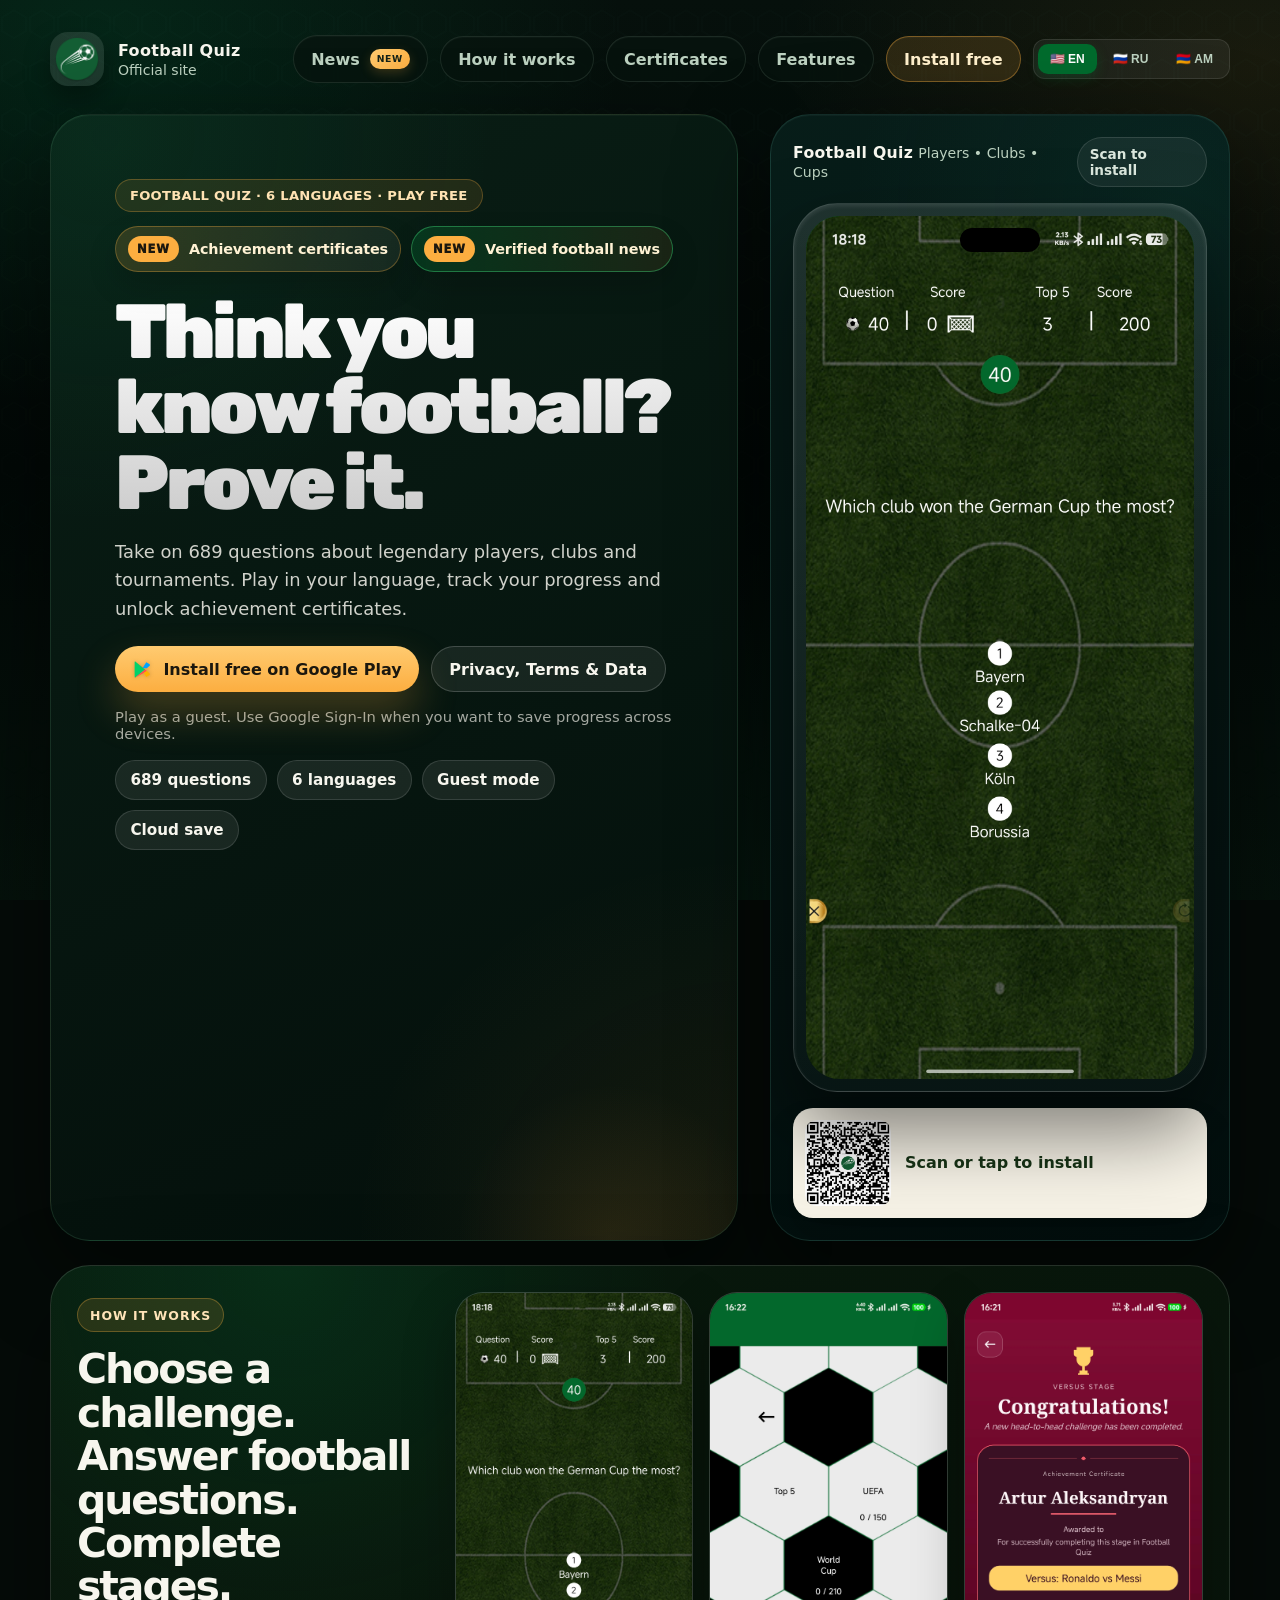
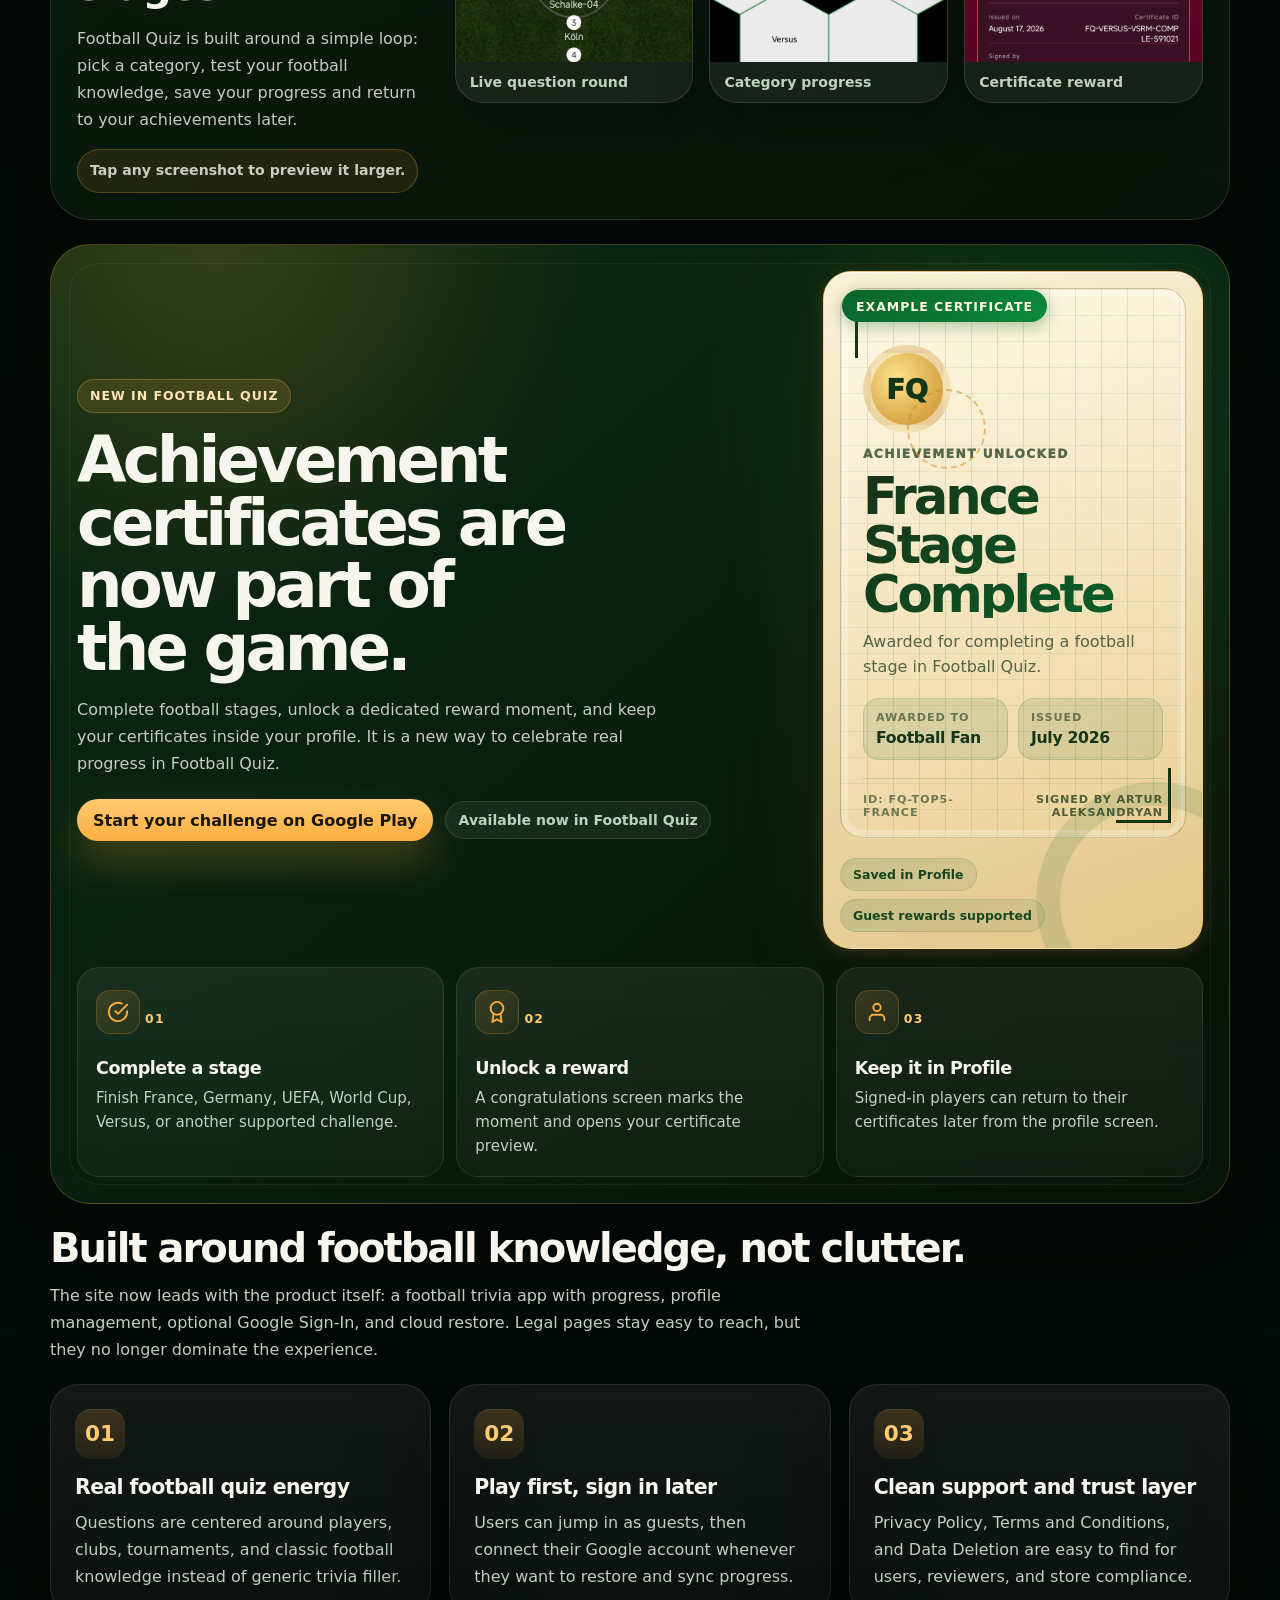
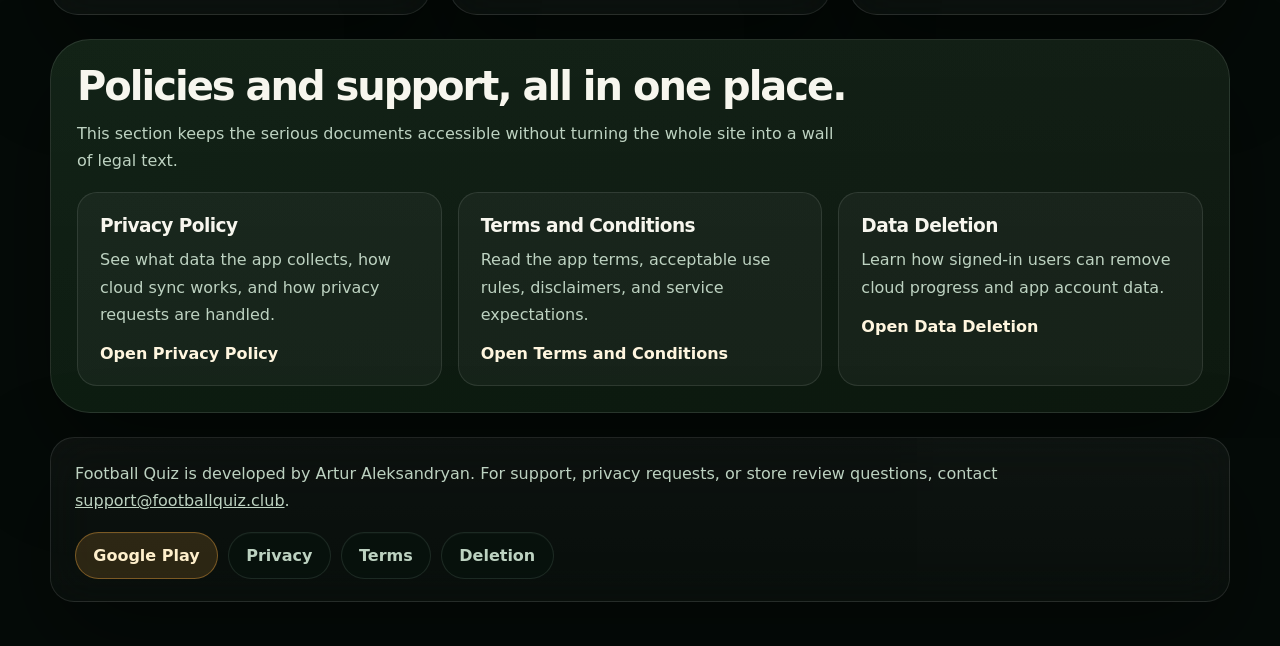
==== index.html @ 5a3b817d "Highlight homepage News link with badge" ====
<!doctype html>
<html lang="en">
<head>
  <meta charset="utf-8">
  <meta name="viewport" content="width=device-width, initial-scale=1">
  <title>Football Quiz — 689 Football Questions in 6 Languages</title>
  <meta name="description" content="Test your football knowledge with 689 questions about players, clubs and tournaments. Play free, save progress and unlock achievement certificates.">
  <link rel="canonical" href="https://footballquiz.club/">
  <meta property="og:type" content="website">
  <meta property="og:title" content="Football Quiz — Prove Your Football Knowledge">
  <meta property="og:description" content="689 football questions, 6 languages, progress and achievement certificates.">
  <meta property="og:url" content="https://footballquiz.club/">
  <meta property="og:image" content="https://footballquiz.club/assets/og/football-quiz-1200x630.png">
  <meta property="og:image:width" content="1200">
  <meta property="og:image:height" content="630">
  <meta name="twitter:card" content="summary_large_image">
  <meta name="twitter:title" content="Football Quiz — Prove Your Football Knowledge">
  <meta name="twitter:description" content="689 football questions, 6 languages, progress and achievement certificates.">
  <meta name="twitter:image" content="https://footballquiz.club/assets/og/football-quiz-1200x630.png">
  <link rel="icon" type="image/png" sizes="192x192" href="football_quiz_icon.png">
  <link rel="shortcut icon" type="image/png" href="football_quiz_icon.png">
  <link rel="apple-touch-icon" href="football_quiz_icon.png">
  <link rel="stylesheet" href="style.css?v=20261104-news-badge">
  <!-- Firebase SDK -->
  <script type="module">
    import { initializeApp } from "https://www.gstatic.com/firebasejs/10.7.1/firebase-app.js";
    import { getAnalytics, logEvent } from "https://www.gstatic.com/firebasejs/10.7.1/firebase-analytics.js";

    // Your web app's Firebase configuration - REPLACE WITH YOUR DATA
    const firebaseConfig = {
      apiKey: "AIzaSyBEuNcamsoPF_4BeBauZOu78c81GXUjhYc",
      authDomain: "footbal-quiz-1f62a.firebaseapp.com",
      databaseURL: "https://footbal-quiz-1f62a.firebaseio.com",
      projectId: "footbal-quiz-1f62a",
      storageBucket: "footbal-quiz-1f62a.appspot.com",
      messagingSenderId: "978888880015",
      appId: "1:978888880015:web:e9fb07051b48591e0ce5fa",
      measurementId: "G-VNVLCBGFE6"
    };

    const app = initializeApp(firebaseConfig);
    const analytics = getAnalytics(app);

    // Expose logEvent to main.js
    window.logFirebaseEvent = (name, params) => logEvent(analytics, name, params);
  </script>
</head>
<body>
  <div class="page">
    <header class="topbar">
      <a class="brand" href="/">
        <img src="football_quiz_icon.png" alt="Football Quiz app icon">
        <div class="brand-title">
          <strong data-i18n="brand_name">Football Quiz</strong>
          <span data-i18n="brand_sub">Official site</span>
        </div>
      </a>
      <nav class="top-actions" aria-label="Quick links">
        <a class="pill-link news-nav-link" href="/news/index.php?locale=en">
          <span data-i18n="nav_news">News</span>
          <span class="news-nav-badge" data-i18n="nav_news_badge">New</span>
        </a>
        <a class="pill-link" href="#how-it-works" data-i18n="nav_how">How it works</a>
        <a class="pill-link" href="#certificates" data-i18n="nav_certificates">Certificates</a>
        <a class="pill-link" href="#features" data-i18n="nav_features">Features</a>
        <a class="pill-link install-link" href="https://play.google.com/store/apps/details?id=com.arthuralexandryan.footballquiz" data-cta-placement="header" data-i18n="nav_install">Install free</a>
        <div class="lang-switcher">
          <button class="lang-btn active" data-lang="en">🇺🇸 EN</button>
          <button class="lang-btn" data-lang="ru">🇷🇺 RU</button>
          <button class="lang-btn" data-lang="am">🇦🇲 AM</button>
        </div>
      </nav>
    </header>

    <section class="hero reveal">
      <div class="hero-copy">
        <div class="eyebrow" data-i18n="hero_eyebrow">FOOTBALL QUIZ · 6 LANGUAGES · PLAY FREE</div>
        <div class="hero-update-list" aria-label="What is new in Football Quiz">
          <a class="hero-update-badge" href="#certificates" aria-label="See achievement certificates">
            <span data-i18n="hero_update_label">New</span>
            <strong data-i18n="hero_update_text">Achievement certificates</strong>
          </a>
          <a class="hero-update-badge hero-news-badge" href="/news/index.php?locale=en">
            <span data-i18n="hero_news_label">New</span>
            <strong data-i18n="hero_news_text">Verified football news</strong>
          </a>
        </div>
        <h1 data-i18n="hero_h1">Think you know football? Prove it.</h1>
        <p class="lead" data-i18n="hero_lead">Take on 689 questions about legendary players, clubs and tournaments. Play in your language, track your progress and unlock achievement certificates.</p>

        <div class="cta-row">
          <a class="button primary" href="https://play.google.com/store/apps/details?id=com.arthuralexandryan.footballquiz" data-cta-placement="hero">
            <svg viewBox="0 0 24 24" aria-hidden="true" fill="none">
              <path d="M3.4 2.7L14.9 12L3.4 21.3c-.2-.3-.4-.8-.4-1.4V4.1c0-.6.2-1.1.4-1.4Z" fill="#00D26A"/>
              <path d="M16.8 13.5L19.7 15.9c.9.7.9 1.9 0 2.5l-3.5 2-4.1-6.5 4.7-.4Z" fill="#FFB000"/>
              <path d="M16.2 3.6l3.5 2c.9.6.9 1.8 0 2.5l-2.9 2.4-4.7-.4 4.1-6.5Z" fill="#00A3FF"/>
              <path d="M12.1 10l4.7 3.5-4.7 3-8.7 4.8L14.9 12 3.4 2.7 12.1 10Z" fill="#FF4B55"/>
            </svg>
            <span data-i18n="btn_google_play">Install free on Google Play</span>
          </a>
          <a class="button secondary" href="#documents" data-i18n="btn_policies">Privacy, Terms & Data</a>
        </div>

        <p class="mini-note" data-i18n="hero_mini_note">Play as a guest. Use Google Sign-In when you want to save progress across devices.</p>

        <div class="highlights proof-strip" aria-label="Football Quiz proof points">
          <span data-i18n="highlight_players">689 questions</span>
          <span data-i18n="highlight_clubs">6 languages</span>
          <span data-i18n="highlight_tournaments">Guest mode</span>
          <span data-i18n="highlight_sync">Cloud save</span>
        </div>
      </div>

      <div class="hero-visual" aria-label="Football Quiz preview">
        <div class="visual-top">
          <div>
            <strong data-i18n="visual_brand">Football Quiz</strong>
            <span data-i18n="visual_sub">Players • Clubs • Cups</span>
          </div>
          <div class="qr-chip" data-i18n="visual_qr_chip">Scan to install</div>
        </div>

        <div class="phone-shell">
          <div class="phone-screen">
            <img class="app-screen main-screen" src="assets/screenshots/football-quiz-question-screen.jpg" alt="Football Quiz question screen with answer options">
          </div>
        </div>

        <a class="qr-card qr-install-card" href="https://play.google.com/store/apps/details?id=com.arthuralexandryan.footballquiz" data-qr-placement="hero" data-cta-placement="hero_qr" aria-label="Open Football Quiz on Google Play">
          <img src="football_quiz_play_qr.png" alt="QR code for Football Quiz on Google Play">
          <span data-i18n="qr_install_text">Scan or tap to install</span>
        </a>
      </div>
    </section>

    <section class="product-proof reveal" id="how-it-works" aria-labelledby="proof-title">
      <div class="proof-copy">
        <div class="news-kicker" data-i18n="proof_kicker">How it works</div>
        <h2 id="proof-title" data-i18n="proof_title">Choose a challenge. Answer football questions. Complete stages.</h2>
        <p data-i18n="proof_copy">Football Quiz is built around a simple loop: pick a category, test your football knowledge, save your progress and return to your achievements later.</p>
        <p class="preview-hint" data-i18n="proof_preview_hint">Tap any screenshot to preview it larger.</p>
      </div>

      <div class="proof-media">
        <figure class="proof-phone proof-phone-large">
          <button class="preview-trigger" type="button" data-preview-src="assets/screenshots/football-quiz-question-screen.jpg" data-preview-alt="Question round in Football Quiz">
            <img src="assets/screenshots/football-quiz-question-screen.jpg" alt="Question round in Football Quiz">
          </button>
          <figcaption data-i18n="proof_screen_question">Live question round</figcaption>
        </figure>
        <figure class="proof-phone">
          <button class="preview-trigger" type="button" data-preview-src="assets/screenshots/football-quiz-category-screen.jpg" data-preview-alt="Category selection screen in Football Quiz">
            <img src="assets/screenshots/football-quiz-category-screen.jpg" alt="Category selection screen in Football Quiz">
          </button>
          <figcaption data-i18n="proof_screen_category">Category progress</figcaption>
        </figure>
        <figure class="proof-phone">
          <button class="preview-trigger" type="button" data-preview-src="assets/screenshots/football-quiz-certificate-screen.jpg" data-preview-alt="Achievement certificate screen in Football Quiz">
            <img src="assets/screenshots/football-quiz-certificate-screen.jpg" alt="Achievement certificate screen in Football Quiz">
          </button>
          <figcaption data-i18n="proof_screen_certificate">Certificate reward</figcaption>
        </figure>
      </div>
    </section>

    <section class="latest-news reveal" id="latest-news" aria-labelledby="latest-news-title" hidden>
      <div class="latest-news-heading">
        <div>
          <div class="news-kicker" data-i18n="latest_news_kicker">From the football world</div>
          <h2 id="latest-news-title" data-i18n="latest_news_title">Latest football news</h2>
          <p data-i18n="latest_news_copy">Short, reviewed updates with visible sources.</p>
        </div>
        <a class="button secondary latest-news-all" href="/news/index.php?locale=en" data-i18n="latest_news_all">All news</a>
      </div>
      <div class="latest-news-grid" id="latest-news-grid" aria-live="polite"></div>
    </section>

    <section class="achievement-news reveal" id="certificates" aria-labelledby="certificates-title">
      <!-- Decorative floating particles -->
      <div class="cert-particles" aria-hidden="true">
        <span class="cert-particle"></span>
        <span class="cert-particle"></span>
        <span class="cert-particle"></span>
        <span class="cert-particle"></span>
        <span class="cert-particle"></span>
      </div>

      <div class="news-copy">
        <div class="news-kicker" data-i18n="cert_news_kicker">New in Football Quiz</div>
        <h2 id="certificates-title" data-i18n="cert_news_title">Achievement certificates are now part of the game.</h2>
        <p data-i18n="cert_news_copy">Complete football stages, unlock a dedicated reward moment, and keep your certificates inside your profile. It is a new way to celebrate real progress in Football Quiz.</p>
        <div class="news-actions">
          <a class="button primary compact" href="https://play.google.com/store/apps/details?id=com.arthuralexandryan.footballquiz" data-cta-placement="certificate" data-i18n="cert_news_cta">Start your challenge on Google Play</a>
          <span class="release-tag" data-i18n="cert_news_release">Available now in Football Quiz</span>
        </div>
      </div>

      <div class="certificate-preview-card" aria-label="Achievement certificate preview">
        <div class="cert-shimmer" aria-hidden="true"></div>
        <div class="certificate-ribbon" data-i18n="cert_preview_badge">Example certificate</div>
        <div class="certificate-border">
          <div class="certificate-seal">
            <span class="seal-text">FQ</span>
            <div class="seal-ring" aria-hidden="true"></div>
          </div>
          <p class="certificate-label" data-i18n="cert_preview_label">Achievement unlocked</p>
          <h3 data-i18n="cert_preview_title">France Stage Complete</h3>
          <p data-i18n="cert_preview_text">Awarded for completing a football stage in Football Quiz.</p>

          <div class="certificate-sample-details">
            <div>
              <span data-i18n="cert_sample_awarded_to">Awarded to</span>
              <strong data-i18n="cert_sample_player">Football Fan</strong>
            </div>
            <div>
              <span data-i18n="cert_sample_date_label">Issued</span>
              <strong data-i18n="cert_sample_date">July 2026</strong>
            </div>
          </div>

          <div class="certificate-sample-footer">
            <span data-i18n="cert_sample_id">ID: FQ-TOP5-FRANCE</span>
            <span data-i18n="cert_sample_signature">Signed by Artur Aleksandryan</span>
          </div>
        </div>
        <div class="certificate-meta">
          <span data-i18n="cert_preview_profile">
            <svg width="14" height="14" viewBox="0 0 24 24" fill="none" stroke="currentColor" stroke-width="2.5" stroke-linecap="round" stroke-linejoin="round"><path d="M19 21H5a2 2 0 0 1-2-2V5a2 2 0 0 1 2-2h11l5 5v11a2 2 0 0 1-2 2z"/><polyline points="17 21 17 13 7 13 7 21"/><polyline points="7 3 7 8 15 8"/></svg>
            Saved in Profile
          </span>
          <span data-i18n="cert_preview_guest">
            <svg width="14" height="14" viewBox="0 0 24 24" fill="none" stroke="currentColor" stroke-width="2.5" stroke-linecap="round" stroke-linejoin="round"><path d="M20 21v-2a4 4 0 0 0-4-4H8a4 4 0 0 0-4 4v2"/><circle cx="12" cy="7" r="4"/></svg>
            Guest rewards supported
          </span>
        </div>
      </div>

      <div class="certificate-steps" aria-label="Certificate flow">
        <article>
          <div class="step-icon" aria-hidden="true">
            <svg width="22" height="22" viewBox="0 0 24 24" fill="none" stroke="currentColor" stroke-width="2" stroke-linecap="round" stroke-linejoin="round"><path d="M22 11.08V12a10 10 0 1 1-5.93-9.14"/><polyline points="22 4 12 14.01 9 11.01"/></svg>
          </div>
          <strong>01</strong>
          <h3 data-i18n="cert_step_1_h">Complete a stage</h3>
          <p data-i18n="cert_step_1_p">Finish France, Germany, UEFA, World Cup, Versus, or another supported challenge.</p>
        </article>
        <article>
          <div class="step-icon" aria-hidden="true">
            <svg width="22" height="22" viewBox="0 0 24 24" fill="none" stroke="currentColor" stroke-width="2" stroke-linecap="round" stroke-linejoin="round"><circle cx="12" cy="8" r="7"/><polyline points="8.21 13.89 7 23 12 20 17 23 15.79 13.88"/></svg>
          </div>
          <strong>02</strong>
          <h3 data-i18n="cert_step_2_h">Unlock a reward</h3>
          <p data-i18n="cert_step_2_p">A congratulations screen marks the moment and opens your certificate preview.</p>
        </article>
        <article>
          <div class="step-icon" aria-hidden="true">
            <svg width="22" height="22" viewBox="0 0 24 24" fill="none" stroke="currentColor" stroke-width="2" stroke-linecap="round" stroke-linejoin="round"><path d="M20 21v-2a4 4 0 0 0-4-4H8a4 4 0 0 0-4 4v2"/><circle cx="12" cy="7" r="4"/></svg>
          </div>
          <strong>03</strong>
          <h3 data-i18n="cert_step_3_h">Keep it in Profile</h3>
          <p data-i18n="cert_step_3_p">Signed-in players can return to their certificates later from the profile screen.</p>
        </article>
      </div>
    </section>

    <section class="section reveal" id="features">
      <h2 class="section-title" data-i18n="features_title">Built around football knowledge, not clutter.</h2>
      <p class="section-copy" data-i18n="features_copy">The site now leads with the product itself: a football trivia app with progress, profile management, optional Google Sign-In, and cloud restore. Legal pages stay easy to reach, but they no longer dominate the experience.</p>

      <div class="features">
        <article class="feature-card">
          <div class="icon">01</div>
          <h3 data-i18n="feature_1_h">Real football quiz energy</h3>
          <p data-i18n="feature_1_p">Questions are centered around players, clubs, tournaments, and classic football knowledge instead of generic trivia filler.</p>
        </article>

        <article class="feature-card">
          <div class="icon">02</div>
          <h3 data-i18n="feature_2_h">Play first, sign in later</h3>
          <p data-i18n="feature_2_p">Users can jump in as guests, then connect their Google account whenever they want to restore and sync progress.</p>
        </article>

        <article class="feature-card">
          <div class="icon">03</div>
          <h3 data-i18n="feature_3_h">Clean support and trust layer</h3>
          <p data-i18n="feature_3_p">Privacy Policy, Terms and Conditions, and Data Deletion are easy to find for users, reviewers, and store compliance.</p>
        </article>
      </div>
    </section>

    <section class="docs reveal" id="documents">
      <h2 class="section-title" data-i18n="docs_title">Policies and support, all in one place.</h2>
      <p class="section-copy" data-i18n="docs_copy">This section keeps the serious documents accessible without turning the whole site into a wall of legal text.</p>

      <div class="docs-grid">
        <article class="doc-card">
          <h3 data-i18n="doc_1_h">Privacy Policy</h3>
          <p data-i18n="doc_1_p">See what data the app collects, how cloud sync works, and how privacy requests are handled.</p>
          <a href="privacy-policy.html" data-i18n="doc_1_link">Open Privacy Policy</a>
        </article>

        <article class="doc-card">
          <h3 data-i18n="doc_2_h">Terms and Conditions</h3>
          <p data-i18n="doc_2_p">Read the app terms, acceptable use rules, disclaimers, and service expectations.</p>
          <a href="terms-and-conditions.html" data-i18n="doc_2_link">Open Terms and Conditions</a>
        </article>

        <article class="doc-card">
          <h3 data-i18n="doc_3_h">Data Deletion</h3>
          <p data-i18n="doc_3_p">Learn how signed-in users can remove cloud progress and app account data.</p>
          <a href="data-deletion.html" data-i18n="doc_3_link">Open Data Deletion</a>
        </article>
      </div>
    </section>

    <footer class="footer-card reveal">
      <p><span data-i18n="footer_text">Football Quiz is developed by Artur Aleksandryan. For support, privacy requests, or store review questions, contact</span> <a href="mailto:support@footballquiz.club">support@footballquiz.club</a>.</p>
      <div class="footer-links">
        <a class="pill-link install-link" href="https://play.google.com/store/apps/details?id=com.arthuralexandryan.footballquiz" data-cta-placement="footer" data-i18n="footer_link_gp">Google Play</a>
        <a class="pill-link" href="privacy-policy.html" data-i18n="footer_link_privacy">Privacy</a>
        <a class="pill-link" href="terms-and-conditions.html" data-i18n="footer_link_terms">Terms</a>
        <a class="pill-link" href="data-deletion.html" data-i18n="footer_link_deletion">Deletion</a>
      </div>
    </footer>
  </div>

  <div class="media-modal" id="screenshot-preview" hidden>
    <button class="modal-backdrop" type="button" data-close-preview aria-label="Close screenshot preview"></button>
    <div class="modal-dialog" role="dialog" aria-modal="true" aria-labelledby="preview-caption">
      <button class="modal-close" type="button" data-close-preview aria-label="Close screenshot preview">×</button>
      <img id="preview-image" src="" alt="">
      <p id="preview-caption"></p>
    </div>
  </div>

  <script src="translations.js?v=20261011-news"></script>
  <script src="main.js?v=20261011-news" defer></script>
  <script src="news-preview.js?v=20261011-news" defer></script>
</body>
</html>
---- style.css ----
@font-face {
  font-family: "Rubik";
  src: url("assets/fonts/rubik/Rubik-Variable.ttf") format("truetype");
  font-style: normal;
  font-weight: 300 900;
  font-display: swap;
}

@font-face {
  font-family: "Mardoto";
  src: url("assets/fonts/mardoto/Mardoto-Black.woff2") format("woff2");
  font-style: normal;
  font-weight: 900;
  font-display: swap;
}

:root {
  color-scheme: dark;
  /* Base Colors */
  --bg-h: 156;
  --bg-s: 38%;
  --bg-l: 3%;
  
  --bg: hsl(var(--bg-h), var(--bg-s), var(--bg-l));
  --bg-2: hsl(var(--bg-h), var(--bg-s), 7%);
  
  /* Surface & Glass */
  --surface: hsla(var(--bg-h), 42%, 9%, 0.78);
  --surface-strong: hsla(var(--bg-h), 48%, 7%, 0.95);
  --surface-soft: hsla(0, 0%, 100%, 0.05);
  
  /* Text */
  --text: #f7f6ee;
  --muted: #bdd2c1;
  --line: hsla(0, 0%, 100%, 0.1);
  
  /* Accents */
  --green: hsl(145, 100%, 21%);
  --green-2: hsl(145, 100%, 32%);
  --gold: hsl(35, 97%, 62%);
  --gold-2: hsl(38, 100%, 72%);
  
  /* UI */
  --shadow: hsla(0, 0%, 0%, 0.4);
  --radius-xl: 40px;
  --radius-lg: 28px;
  --radius-md: 20px;
  
  /* Transitions */
  --ease-out: cubic-bezier(0.16, 1, 0.3, 1);
}

* { box-sizing: border-box; }

html { scroll-behavior: smooth; }

body {
  margin: 0;
  min-height: 100vh;
  font-family: 'Inter', ui-sans-serif, system-ui, -apple-system, sans-serif;
  color: var(--text);
  background-color: var(--bg);
  background-image:
    radial-gradient(ellipse 48rem 34rem at 8% 4%, rgba(0, 126, 72, 0.2), transparent 68%),
    radial-gradient(ellipse 42rem 28rem at 98% 7%, rgba(183, 119, 32, 0.11), transparent 70%),
    radial-gradient(ellipse 58rem 34rem at 50% 104%, rgba(0, 83, 51, 0.13), transparent 72%),
    linear-gradient(180deg, #06100c 0%, #020806 52%, #05110b 100%);
  background-attachment: fixed;
  overflow-x: hidden;
}

body::before {
  content: "";
  position: fixed;
  inset: 0;
  pointer-events: none;
  /* Hexagon pattern */
  background-image: url("data:image/svg+xml,%3Csvg xmlns='http://www.w3.org/2000/svg' width='28' height='49' viewBox='0 0 28 49'%3E%3Cpath fill='%238ac9a2' fill-opacity='0.034' d='M13.99 9.25l13 7.5v15l-13 7.5L1 31.75v-15l12.99-7.5zM3 17.9v12.7l11 6.35 11-6.35V17.9l-11-6.35-11 6.35z'/%3E%3C/svg%3E");
  background-size: 28px 49px;
  mask-image: linear-gradient(180deg, black 0%, rgba(0, 0, 0, 0.78) 48%, transparent 100%);
  opacity: 0.5;
  z-index: 0;
}

body.modal-open {
  overflow: hidden;
}

a { color: inherit; }

.page {
  width: min(1180px, calc(100% - 32px));
  margin: 0 auto;
  padding: 22px 0 44px;
  position: relative;
  z-index: 1;
}

.topbar {
  display: flex;
  align-items: center;
  justify-content: space-between;
  gap: 20px;
  padding: 10px 0 18px;
}

.brand {
  display: flex;
  align-items: center;
  gap: 14px;
  text-decoration: none;
}

.brand img {
  width: 54px;
  height: 54px;
  border-radius: 18px;
  box-shadow: 0 12px 26px rgba(0,0,0,0.34);
  background: rgba(255,255,255,0.1);
  padding: 4px;
}

.brand-title {
  display: flex;
  flex-direction: column;
  gap: 2px;
}

.brand-title strong {
  font-size: 1rem;
  letter-spacing: 0.02em;
}

.brand-title span {
  color: var(--muted);
  font-size: 0.88rem;
}

.top-actions {
  display: flex;
  flex-wrap: wrap;
  align-items: center;
  gap: 12px;
}

.lang-switcher {
  display: flex;
  gap: 4px;
  background: rgba(255,255,255,0.06);
  padding: 4px;
  border-radius: 12px;
  border: 1px solid var(--line);
}

.lang-btn {
  background: none;
  border: none;
  color: var(--muted);
  font-size: 0.75rem;
  font-weight: 800;
  padding: 8px 12px;
  border-radius: 10px;
  cursor: pointer;
  transition: all 0.2s ease;
  display: flex;
  align-items: center;
  gap: 6px;
}

.lang-btn:hover {
  color: #fff;
  background: rgba(255,255,255,0.05);
}

.lang-btn.active {
  background: var(--green);
  color: #fff;
  box-shadow: 0 4px 12px rgba(0, 105, 44, 0.3);
}

.pill-link,
.button {
  display: inline-flex;
  align-items: center;
  justify-content: center;
  gap: 10px;
  min-height: 46px;
  padding: 0.8rem 1.08rem;
  border-radius: 999px;
  text-decoration: none;
  font-weight: 700;
  transition: transform 160ms ease, background 160ms ease, border-color 160ms ease, box-shadow 160ms ease;
}

.pill-link {
  border: 1px solid rgba(174, 210, 188, 0.13);
  background: rgba(8, 20, 15, 0.72);
  color: var(--muted);
  box-shadow: inset 0 1px 0 rgba(255, 255, 255, 0.025);
}

.news-nav-link {
  color: var(--muted);
}

.news-nav-badge {
  display: inline-flex;
  align-items: center;
  min-height: 20px;
  padding: 2px 7px;
  border-radius: 999px;
  background: linear-gradient(135deg, var(--gold-2), var(--gold));
  color: #132118;
  box-shadow: 0 4px 12px rgba(252, 174, 64, 0.2);
  font-size: 0.58rem;
  font-weight: 900;
  letter-spacing: 0.06em;
  line-height: 1;
  text-transform: uppercase;
}

.news-nav-link:hover {
  color: #fff;
  border-color: rgba(174, 210, 188, 0.28);
  background: rgba(13, 34, 25, 0.9);
}

.news-nav-link:hover .news-nav-badge {
  box-shadow: 0 5px 16px rgba(252, 174, 64, 0.34);
}

.news-nav-link:focus-visible {
  outline: 3px solid var(--gold-2);
  outline-offset: 3px;
}

.install-link {
  border-color: rgba(252, 174, 64, 0.38);
  background: rgba(252, 174, 64, 0.14);
  color: #fff0cc;
}

.pill-link:hover,
.button:hover {
  transform: translateY(-2px);
}

.pill-link:active,
.button:active {
  transform: translateY(0) scale(0.96);
}

.hero {
  display: grid;
  grid-template-columns: minmax(0, 1.15fr) minmax(320px, 460px);
  gap: 32px;
  align-items: stretch;
  margin-top: 10px;
}

.hero-copy,
.hero-visual,
.feature-card,
.docs,
.footer-card {
  border: 1px solid var(--line);
  background: linear-gradient(180deg, hsla(0, 0%, 100%, 0.08), hsla(0, 0%, 100%, 0.03));
  backdrop-filter: blur(24px);
  -webkit-backdrop-filter: blur(24px);
  box-shadow: 0 40px 100px var(--shadow);
  transition: transform 0.4s var(--ease-out), border-color 0.4s var(--ease-out);
}

.hero-copy {
  position: relative;
  overflow: hidden;
  padding: clamp(32px, 6vw, 64px);
  border-radius: var(--radius-xl);
  background:
    radial-gradient(circle at 8% 2%, rgba(11, 114, 69, 0.16), transparent 24rem),
    radial-gradient(circle at 100% 100%, rgba(205, 139, 48, 0.09), transparent 24rem),
    linear-gradient(155deg, rgba(9, 30, 21, 0.99), rgba(4, 15, 11, 0.995));
  border-color: rgba(112, 192, 143, 0.16);
  box-shadow:
    inset 0 1px 0 rgba(210, 244, 222, 0.035),
    0 34px 90px rgba(0, 0, 0, 0.46);
}

.hero-copy::after {
  content: "";
  position: absolute;
  right: -5%;
  bottom: -14%;
  width: 320px;
  height: 320px;
  border-radius: 50%;
  background: radial-gradient(circle, rgba(215, 150, 57, 0.11), transparent 68%);
  pointer-events: none;
}

.eyebrow {
  display: inline-block;
  max-width: 100%;
  padding: 8px 14px;
  border: 1px solid rgba(252, 174, 64, 0.28);
  background: rgba(252, 174, 64, 0.1);
  border-radius: 999px;
  color: #ffe3b4;
  font-size: 0.82rem;
  font-weight: 700;
  letter-spacing: 0.02em;
}

.hero-update-list {
  display: flex;
  flex-wrap: wrap;
  align-items: center;
  gap: 10px;
  margin-top: 14px;
}

.hero-update-badge {
  width: fit-content;
  max-width: 100%;
  display: flex;
  align-items: center;
  gap: 10px;
  padding: 9px 12px;
  border-radius: 999px;
  border: 1px solid rgba(252, 174, 64, 0.32);
  background:
    linear-gradient(90deg, rgba(252, 174, 64, 0.16), rgba(255, 255, 255, 0.06));
  color: #fff2d4;
  text-decoration: none;
  box-shadow: 0 14px 30px rgba(0, 0, 0, 0.16);
  transition: transform 160ms ease, border-color 160ms ease, background 160ms ease;
}

.hero-update-badge:hover {
  transform: translateY(-2px);
  border-color: rgba(252, 174, 64, 0.56);
  background:
    linear-gradient(90deg, rgba(252, 174, 64, 0.22), rgba(255, 255, 255, 0.08));
}

.hero-news-badge {
  border-color: rgba(63, 208, 117, 0.44);
  background:
    linear-gradient(90deg, rgba(0, 139, 59, 0.24), rgba(252, 174, 64, 0.08));
}

.hero-news-badge:hover {
  border-color: rgba(102, 230, 149, 0.72);
  background:
    linear-gradient(90deg, rgba(0, 164, 70, 0.3), rgba(252, 174, 64, 0.12));
}

.hero-update-badge span {
  padding: 6px 9px;
  border-radius: 999px;
  background: var(--gold);
  color: #1b170e;
  font-size: 0.72rem;
  font-weight: 1000;
  letter-spacing: 0.08em;
  text-transform: uppercase;
}

.hero-update-badge strong {
  font-size: 0.9rem;
  letter-spacing: -0.01em;
}

h1 {
  margin: 22px 0 0;
  font-family: "Rubik", ui-sans-serif, system-ui, sans-serif;
  font-size: clamp(2.6rem, 6vw, 5.1rem);
  line-height: 0.98;
  letter-spacing: -0.045em;
  max-width: 15ch;
  font-weight: 900;
  background: linear-gradient(to bottom, #fff, #ccc);
  -webkit-background-clip: text;
  -webkit-text-fill-color: transparent;
  word-wrap: break-word;
}

html[lang="hy"] h1 {
  font-family: "Mardoto", ui-sans-serif, system-ui, sans-serif;
  font-weight: 900;
  letter-spacing: -0.025em;
}

.lead {
  margin: 18px 0 0;
  max-width: 680px;
  font-size: clamp(1rem, 1.8vw, 1.12rem);
  line-height: 1.6;
  color: rgba(247, 246, 238, 0.84);
}

.highlights {
  display: flex;
  flex-wrap: wrap;
  gap: 10px;
  margin-top: 18px;
}

.highlights span {
  display: inline-flex;
  align-items: center;
  min-height: 40px;
  padding: 0.55rem 0.9rem;
  border-radius: 999px;
  background: rgba(255,255,255,0.08);
  border: 1px solid rgba(255,255,255,0.12);
  color: #f7f6ee;
  font-size: 0.95rem;
  font-weight: 700;
}

.cta-row {
  display: flex;
  flex-wrap: wrap;
  gap: 12px;
  margin-top: 22px;
}

.button.primary {
  position: relative;
  overflow: hidden;
  background: linear-gradient(180deg, var(--gold-2), var(--gold));
  color: #1b170e;
  box-shadow: 0 20px 40px hsla(35, 97%, 62%, 0.25);
}

.button.primary::after {
  content: "";
  position: absolute;
  top: 0; left: -150%;
  width: 80%; height: 100%;
  background: linear-gradient(90deg, 
    transparent, 
    rgba(255,255,255,0.2) 20%,
    rgba(255,255,255,0.6) 50%,
    rgba(255,255,255,0.2) 80%,
    transparent
  );
  transform: skewX(-25deg);
  transition: none;
}

.button.primary:hover::after {
  left: 150%;
  transition: left 0.8s var(--ease-out);
}

.button.primary svg {
  filter: drop-shadow(0 0 2px rgba(0,0,0,0.2));
  transition: transform 0.3s var(--ease-out), filter 0.3s var(--ease-out);
}

.button.primary:hover svg {
  transform: scale(1.1) rotate(5deg);
  filter: drop-shadow(0 0 8px rgba(252, 174, 64, 0.4));
}

.button.secondary {
  border: 1px solid rgba(255,255,255,0.18);
  background: rgba(255,255,255,0.07);
  color: #f7f6ee;
}

.button svg {
  width: 1.08rem;
  height: 1.08rem;
  flex: 0 0 auto;
}

.button.primary svg {
  width: 1.32rem;
  height: 1.32rem;
}

.mini-note {
  margin-top: 16px;
  color: rgba(247, 246, 238, 0.66);
  font-size: 0.92rem;
}

.hero-visual {
  display: grid;
  grid-template-rows: auto 1fr auto;
  gap: 16px;
  padding: 22px;
  border-radius: var(--radius-xl);
  background:
    radial-gradient(circle at 88% 8%, rgba(22, 105, 91, 0.13), transparent 20rem),
    linear-gradient(165deg, rgba(7, 29, 25, 0.99), rgba(3, 15, 14, 0.995));
  border-color: rgba(96, 176, 158, 0.17);
  box-shadow:
    inset 0 1px 0 rgba(205, 240, 232, 0.035),
    0 34px 90px rgba(0, 0, 0, 0.5);
  position: relative;
  overflow: hidden;
}

.visual-top {
  display: flex;
  align-items: center;
  justify-content: space-between;
  gap: 12px;
}

.visual-top strong {
  font-size: 0.98rem;
  letter-spacing: 0.02em;
}

.visual-top span {
  color: var(--muted);
  font-size: 0.88rem;
}

.qr-chip {
  display: inline-flex;
  align-items: center;
  gap: 8px;
  padding: 8px 12px;
  border-radius: 999px;
  border: 1px solid rgba(255,255,255,0.12);
  background: rgba(255,255,255,0.06);
  color: #dce8de;
  font-size: 0.85rem;
  font-weight: 700;
}

.phone-shell {
  align-self: stretch;
  min-height: 580px;
  padding: 12px;
  border-radius: 44px;
  border: 1px solid hsla(0, 0%, 100%, 0.15);
  background: linear-gradient(180deg, hsla(0, 0%, 100%, 0.1), hsla(0, 0%, 100%, 0.02));
  box-shadow: 
    inset 0 2px 4px hsla(0, 0%, 100%, 0.1),
    0 40px 80px rgba(0,0,0,0.5);
  display: flex;
  position: relative;
}

/* Notch / Dynamic Island */
.phone-shell::before {
  content: "";
  position: absolute;
  top: 24px;
  left: 50%;
  transform: translateX(-50%);
  width: 80px;
  height: 24px;
  background: #000;
  border-radius: 12px;
  z-index: 10;
}

.phone-screen {
  flex: 1;
  border-radius: 34px;
  overflow: hidden;
  background:
    radial-gradient(circle at top left, hsla(145, 100%, 32%, 0.2), transparent 15rem),
    linear-gradient(180deg, #0f5124 0%, #0b2f16 56%, #082111 100%);
  position: relative;
  padding: 0;
  display: flex;
  flex-direction: column;
  justify-content: space-between;
}

.app-screen {
  display: block;
  width: 100%;
  height: 100%;
  object-fit: cover;
}

.main-screen {
  object-position: center top;
}

.phone-top {
  display: flex;
  align-items: center;
  justify-content: space-between;
  gap: 12px;
}

.phone-badge {
  display: inline-flex;
  align-items: center;
  gap: 8px;
  padding: 8px 10px;
  border-radius: 999px;
  background: rgba(255,255,255,0.1);
  color: #f8f5ea;
  font-size: 0.8rem;
  font-weight: 700;
}

.phone-badge img {
  width: 24px;
  height: 24px;
  border-radius: 8px;
}

.screen-copy h2 {
  margin: 18px 0 0;
  font-size: clamp(1.9rem, 4vw, 2.5rem);
  line-height: 1;
  letter-spacing: -0.04em;
  max-width: 8ch;
}

.screen-copy p {
  margin: 12px 0 0;
  max-width: 20rem;
  color: rgba(247, 246, 238, 0.78);
  font-size: 0.98rem;
  line-height: 1.6;
}

.mock-answers {
  display: grid;
  gap: 10px;
  margin-top: 22px;
}

.mock-answers div {
  min-height: 50px;
  border-radius: 16px;
  display: flex;
  align-items: center;
  padding: 0 14px;
  font-weight: 700;
  letter-spacing: 0.01em;
  box-shadow: 0 12px 20px rgba(0,0,0,0.16);
}

.mock-answers div:nth-child(1) {
  background: linear-gradient(180deg, #fff4dd, #f6ddb1);
  color: #3a321d;
}

.mock-answers div:nth-child(2) {
  background: linear-gradient(180deg, #0f6d31, #095424);
  color: #f6f4ec;
  border: 1px solid rgba(255,255,255,0.12);
}

.mock-answers div:nth-child(3) {
  background: linear-gradient(180deg, #ffffff, #eceadf);
  color: #2e2a20;
}

.screen-bottom {
  display: grid;
  grid-template-columns: 1fr auto;
  gap: 14px;
  align-items: end;
  margin-top: 22px;
}

.stat-card {
  padding: 16px;
  border-radius: 18px;
  background: rgba(255,255,255,0.08);
  border: 1px solid rgba(255,255,255,0.12);
}

.stat-card strong {
  display: block;
  font-size: 1.48rem;
  letter-spacing: -0.04em;
}

.stat-card span {
  display: block;
  margin-top: 4px;
  color: rgba(247,246,238,0.72);
  font-size: 0.9rem;
}

.qr-card {
  width: 122px;
  padding: 10px;
  border-radius: 20px;
  background: #f8f4e8;
  box-shadow: 0 18px 30px rgba(0,0,0,0.18);
}

.qr-card img {
  display: block;
  width: 100%;
  height: auto;
  border-radius: 12px;
  background: #ffffff;
}

.qr-install-card {
  width: 100%;
  display: grid;
  grid-template-columns: 86px 1fr;
  align-items: center;
  gap: 14px;
  padding: 12px;
  color: #173316;
  text-decoration: none;
}

.qr-install-card span {
  color: #173316;
  font-weight: 900;
  line-height: 1.25;
}

.qr-install-card:hover {
  transform: translateY(-2px);
}

.section {
  margin-top: 24px;
}

.latest-news {
  margin-top: 24px;
  padding: 26px;
  border: 1px solid var(--line);
  border-radius: var(--radius-xl);
  background:
    radial-gradient(circle at 90% 0%, rgba(252, 174, 64, 0.12), transparent 24rem),
    linear-gradient(145deg, rgba(9, 35, 16, 0.98), rgba(6, 20, 9, 0.98));
  box-shadow: 0 40px 100px var(--shadow);
}

.latest-news-heading {
  display: flex;
  align-items: end;
  justify-content: space-between;
  gap: 20px;
}

.latest-news-heading h2 {
  margin: 14px 0 0;
  font-size: clamp(2rem, 4vw, 3.2rem);
  line-height: 1;
  letter-spacing: -0.05em;
}

.latest-news-heading p {
  margin: 12px 0 0;
  color: var(--muted);
}

.latest-news-grid {
  display: grid;
  grid-template-columns: repeat(3, minmax(0, 1fr));
  gap: 16px;
  margin-top: 22px;
}

.latest-news-card {
  min-width: 0;
  overflow: hidden;
  border: 1px solid var(--line);
  border-radius: 24px;
  background: rgba(255, 255, 255, 0.045);
}

.latest-news-art {
  min-height: 116px;
  display: grid;
  place-items: center;
  background:
    radial-gradient(circle, rgba(252, 174, 64, 0.18), transparent 9rem),
    linear-gradient(145deg, #0d5b25, #05210d);
  color: var(--gold-2);
  font-size: 1.3rem;
  font-weight: 1000;
}

.latest-news-card-body {
  padding: 19px;
}

.latest-news-meta {
  color: #e2c791;
  font-size: 0.78rem;
  font-weight: 800;
}

.latest-news-card h3 {
  margin: 11px 0 0;
  font-size: 1.15rem;
  line-height: 1.22;
  letter-spacing: -0.03em;
}

.latest-news-card h3 a,
.latest-news-read {
  text-decoration: none;
}

.latest-news-card p {
  margin: 10px 0 0;
  color: var(--muted);
  line-height: 1.55;
}

.latest-news-read {
  display: inline-flex;
  margin-top: 15px;
  color: #ffe1a5;
  font-weight: 900;
}

.product-proof {
  display: grid;
  grid-template-columns: minmax(300px, 0.72fr) minmax(0, 1.55fr);
  gap: 30px;
  margin-top: 24px;
  padding: 26px;
  border-radius: var(--radius-xl);
  border: 1px solid rgba(255, 255, 255, 0.12);
  background:
    radial-gradient(circle at 20% 0%, rgba(0, 163, 86, 0.14), transparent 24rem),
    linear-gradient(140deg, rgba(9, 27, 14, 0.96), rgba(8, 20, 10, 0.98));
  box-shadow: 0 40px 100px var(--shadow);
}

.proof-copy {
  align-self: start;
  padding-top: 6px;
}

.proof-copy h2 {
  margin: 16px 0 0;
  max-width: 12ch;
  font-size: clamp(2rem, 3.2vw, 2.9rem);
  line-height: 1.06;
  letter-spacing: -0.05em;
}

.proof-copy p {
  margin: 16px 0 0;
  max-width: 560px;
  color: rgba(247, 246, 238, 0.8);
  line-height: 1.7;
}

.preview-hint {
  display: inline-flex;
  margin-top: 18px;
  padding: 9px 12px;
  border-radius: 999px;
  border: 1px solid rgba(252, 174, 64, 0.26);
  background: rgba(252, 174, 64, 0.1);
  color: #ffe2ad;
  font-size: 0.88rem;
  font-weight: 900;
}

.proof-media {
  display: grid;
  grid-template-columns: repeat(3, minmax(0, 1fr));
  gap: 16px;
  align-items: start;
}

.proof-phone {
  margin: 0;
  border-radius: 28px;
  border: 1px solid rgba(255, 255, 255, 0.13);
  background: rgba(255, 255, 255, 0.06);
  overflow: hidden;
  box-shadow: 0 22px 52px rgba(0, 0, 0, 0.28);
}

.proof-phone-large {
  grid-row: auto;
}

.preview-trigger {
  display: block;
  width: 100%;
  padding: 0;
  border: 0;
  background: transparent;
  color: inherit;
  cursor: zoom-in;
  overflow: hidden;
}

.proof-phone img {
  display: block;
  width: 100%;
  aspect-ratio: 9 / 14;
  object-fit: cover;
  object-position: center top;
  transition: transform 0.35s var(--ease-out), filter 0.35s ease;
}

.proof-phone:hover img {
  transform: scale(1.035);
  filter: brightness(1.08);
}

.proof-phone figcaption {
  margin: 0;
  padding: 12px 14px;
  color: var(--muted);
  font-size: 0.88rem;
  font-weight: 800;
}

.achievement-news {
  display: grid;
  grid-template-columns: minmax(0, 1fr) minmax(280px, 380px);
  gap: 18px;
  margin-top: 24px;
  padding: 26px;
  border-radius: var(--radius-xl);
  border: 1px solid rgba(252, 174, 64, 0.24);
  background:
    radial-gradient(circle at 14% 0%, rgba(252, 174, 64, 0.18), transparent 24rem),
    radial-gradient(circle at 88% 20%, rgba(0, 163, 86, 0.18), transparent 24rem),
    linear-gradient(140deg, rgba(10, 42, 18, 0.98), rgba(7, 20, 10, 0.98));
  box-shadow: 0 40px 100px var(--shadow);
  overflow: hidden;
  position: relative;
}

.achievement-news::before {
  content: "";
  position: absolute;
  inset: 18px;
  border: 1px solid rgba(255, 255, 255, 0.06);
  border-radius: 30px;
  pointer-events: none;
}

.news-copy {
  position: relative;
  z-index: 1;
  align-self: center;
}

.news-kicker {
  display: inline-flex;
  align-items: center;
  min-height: 34px;
  padding: 0 12px;
  border-radius: 999px;
  background: rgba(252, 174, 64, 0.13);
  border: 1px solid rgba(252, 174, 64, 0.3);
  color: #ffe4b8;
  font-size: 0.78rem;
  font-weight: 900;
  letter-spacing: 0.08em;
  text-transform: uppercase;
}

.news-copy h2 {
  margin: 16px 0 0;
  max-width: 11ch;
  font-size: clamp(2.2rem, 5vw, 4.4rem);
  line-height: 0.98;
  letter-spacing: -0.06em;
}

.news-copy p {
  margin: 16px 0 0;
  max-width: 620px;
  color: rgba(247, 246, 238, 0.8);
  line-height: 1.7;
}

.news-actions {
  display: flex;
  flex-wrap: wrap;
  align-items: center;
  gap: 12px;
  margin-top: 22px;
}

.button.compact {
  min-height: 42px;
  padding: 0.72rem 1rem;
}

.release-tag {
  display: inline-flex;
  align-items: center;
  min-height: 38px;
  padding: 0 12px;
  border-radius: 999px;
  background: rgba(255, 255, 255, 0.06);
  border: 1px solid rgba(255, 255, 255, 0.1);
  color: var(--muted);
  font-size: 0.88rem;
  font-weight: 800;
}

/* ── Certificate Keyframe Animations ── */
@keyframes cert-float {
  0%, 100% { transform: translateY(0) rotate(-0.5deg); }
  50% { transform: translateY(-12px) rotate(0.5deg); }
}

@keyframes cert-shimmer {
  0% { transform: translateX(-100%) rotate(25deg); }
  100% { transform: translateX(200%) rotate(25deg); }
}

@keyframes seal-pulse {
  0%, 100% { box-shadow: 0 0 0 0 rgba(248, 213, 126, 0.4), 0 18px 28px rgba(80, 45, 0, 0.25); }
  50% { box-shadow: 0 0 24px 8px rgba(248, 213, 126, 0.2), 0 18px 28px rgba(80, 45, 0, 0.25); }
}

@keyframes seal-ring-spin {
  from { transform: translate(-50%, -50%) rotate(0deg); }
  to { transform: translate(-50%, -50%) rotate(360deg); }
}

@keyframes particle-drift {
  0% { transform: translateY(0) translateX(0) scale(1); opacity: 0; }
  10% { opacity: 1; }
  90% { opacity: 1; }
  100% { transform: translateY(-180px) translateX(40px) scale(0); opacity: 0; }
}

/* ── Floating Particles ── */
.cert-particles {
  position: absolute;
  inset: 0;
  pointer-events: none;
  z-index: 0;
  overflow: hidden;
}

.cert-particle {
  position: absolute;
  width: 6px;
  height: 6px;
  border-radius: 50%;
  background: var(--gold);
  opacity: 0;
  animation: particle-drift 6s ease-in-out infinite;
}

.cert-particle:nth-child(1) {
  left: 12%;
  bottom: 10%;
  animation-delay: 0s;
  animation-duration: 7s;
}

.cert-particle:nth-child(2) {
  left: 35%;
  bottom: 5%;
  animation-delay: 1.2s;
  animation-duration: 5.5s;
  width: 4px;
  height: 4px;
  background: var(--gold-2);
}

.cert-particle:nth-child(3) {
  left: 58%;
  bottom: 15%;
  animation-delay: 2.8s;
  animation-duration: 6.5s;
}

.cert-particle:nth-child(4) {
  left: 78%;
  bottom: 8%;
  animation-delay: 4s;
  animation-duration: 8s;
  width: 5px;
  height: 5px;
  background: var(--green-2);
}

.cert-particle:nth-child(5) {
  left: 92%;
  bottom: 20%;
  animation-delay: 1.8s;
  animation-duration: 7.5s;
  width: 3px;
  height: 3px;
  background: var(--gold);
}

/* ── Certificate Preview Card ── */
.certificate-preview-card {
  position: relative;
  z-index: 1;
  min-height: 420px;
  padding: 16px;
  border-radius: 28px;
  border: 1px solid rgba(252, 174, 64, 0.4);
  background:
    linear-gradient(160deg, rgba(255, 246, 219, 0.98), rgba(236, 206, 143, 0.96));
  color: #173316;
  box-shadow:
    inset 0 1px 0 rgba(255, 255, 255, 0.6),
    0 4px 16px rgba(252, 174, 64, 0.15),
    0 34px 70px rgba(0, 0, 0, 0.28),
    0 0 120px rgba(252, 174, 64, 0.08);
  overflow: hidden;
  animation: cert-float 6s var(--ease-out) infinite;
  transition: transform 0.4s var(--ease-out), box-shadow 0.4s var(--ease-out);
}

.certificate-preview-card:hover {
  transform: translateY(-6px) rotate(0deg) scale(1.01);
  box-shadow:
    inset 0 1px 0 rgba(255, 255, 255, 0.6),
    0 8px 32px rgba(252, 174, 64, 0.25),
    0 44px 80px rgba(0, 0, 0, 0.32),
    0 0 160px rgba(252, 174, 64, 0.12);
  animation-play-state: paused;
}

.certificate-preview-card::after {
  content: "";
  position: absolute;
  right: -72px;
  bottom: -72px;
  width: 190px;
  height: 190px;
  border-radius: 50%;
  border: 24px solid rgba(13, 91, 37, 0.12);
}

/* Shimmer Effect */
.cert-shimmer {
  position: absolute;
  top: 0;
  left: 0;
  width: 100%;
  height: 100%;
  pointer-events: none;
  z-index: 3;
  overflow: hidden;
}

.cert-shimmer::after {
  content: "";
  position: absolute;
  top: -50%;
  left: -50%;
  width: 50%;
  height: 200%;
  background: linear-gradient(
    90deg,
    transparent 0%,
    rgba(255, 255, 255, 0.15) 45%,
    rgba(255, 255, 255, 0.3) 50%,
    rgba(255, 255, 255, 0.15) 55%,
    transparent 100%
  );
  animation: cert-shimmer 4s ease-in-out infinite;
  animation-delay: 1s;
}

/* ── Ribbon ── */
.certificate-ribbon {
  position: absolute;
  top: 18px;
  left: 18px;
  z-index: 4;
  display: inline-flex;
  min-height: 32px;
  align-items: center;
  padding: 0 14px;
  border-radius: 999px;
  background: linear-gradient(135deg, #0b632d, #0a8a3a);
  color: #fff8df;
  font-size: 0.78rem;
  font-weight: 900;
  letter-spacing: 0.08em;
  text-transform: uppercase;
  box-shadow: 0 4px 16px rgba(11, 99, 45, 0.35);
}

/* ── Inner Border ── */
.certificate-border {
  position: relative;
  min-height: 388px;
  padding: 56px 22px 18px;
  border-radius: 22px;
  border: 1px solid rgba(83, 61, 18, 0.24);
  background:
    linear-gradient(90deg, rgba(13, 91, 37, 0.12) 1px, transparent 1px),
    linear-gradient(rgba(13, 91, 37, 0.08) 1px, transparent 1px),
    linear-gradient(160deg, rgba(255, 250, 235, 0.72), rgba(240, 211, 150, 0.44));
  background-size: 26px 26px, 26px 26px, auto;
  box-shadow: inset 0 0 0 7px rgba(255, 255, 255, 0.26);
}

.certificate-border::before,
.certificate-border::after {
  content: "";
  position: absolute;
  width: 52px;
  height: 52px;
  border-color: rgba(13, 91, 37, 0.38);
  pointer-events: none;
  transition: border-color 0.4s ease;
}

.certificate-preview-card:hover .certificate-border::before,
.certificate-preview-card:hover .certificate-border::after {
  border-color: rgba(13, 91, 37, 0.6);
}

.certificate-border::before {
  left: 14px;
  top: 14px;
  border-left: 3px solid;
  border-top: 3px solid;
}

.certificate-border::after {
  right: 14px;
  bottom: 14px;
  border-right: 3px solid;
  border-bottom: 3px solid;
}

/* ── Seal ── */
.certificate-seal {
  position: relative;
  width: 88px;
  height: 88px;
  margin-top: 0;
  border-radius: 50%;
  display: inline-flex;
  align-items: center;
  justify-content: center;
  background: radial-gradient(circle at 35% 35%, #fbe38e, #c98a24);
  border: 8px solid rgba(255, 255, 255, 0.5);
  color: #123517;
  font-size: 1.7rem;
  font-weight: 1000;
  animation: seal-pulse 3s ease-in-out infinite;
}

.seal-text {
  position: relative;
  z-index: 1;
}

.seal-ring {
  position: absolute;
  top: 50%;
  left: 50%;
  width: 110%;
  height: 110%;
  border-radius: 50%;
  border: 2px dashed rgba(201, 138, 36, 0.5);
  animation: seal-ring-spin 20s linear infinite;
}

/* ── Certificate Typography ── */
.certificate-label {
  margin: 24px 0 0;
  color: rgba(23, 51, 22, 0.66);
  font-size: 0.76rem;
  font-weight: 1000;
  letter-spacing: 0.12em;
  text-transform: uppercase;
}

.certificate-preview-card h3 {
  margin: 8px 0 0;
  max-width: 9ch;
  font-size: clamp(2rem, 4vw, 3.2rem);
  line-height: 0.95;
  letter-spacing: -0.06em;
  background: linear-gradient(135deg, #173316, #0b632d);
  -webkit-background-clip: text;
  -webkit-text-fill-color: transparent;
  background-clip: text;
}

.certificate-preview-card p {
  margin: 12px 0 0;
  max-width: 280px;
  color: rgba(23, 51, 22, 0.72);
  line-height: 1.55;
}

/* ── Sample Details ── */
.certificate-sample-details {
  display: grid;
  grid-template-columns: 1fr 1fr;
  gap: 10px;
  margin-top: 18px;
}

.certificate-sample-details div {
  padding: 12px;
  border-radius: 16px;
  background: rgba(13, 91, 37, 0.1);
  border: 1px solid rgba(13, 91, 37, 0.14);
  transition: background 0.3s ease, border-color 0.3s ease;
}

.certificate-preview-card:hover .certificate-sample-details div {
  background: rgba(13, 91, 37, 0.16);
  border-color: rgba(13, 91, 37, 0.24);
}

.certificate-sample-details span,
.certificate-sample-footer span {
  display: block;
  color: rgba(23, 51, 22, 0.58);
  font-size: 0.7rem;
  font-weight: 900;
  letter-spacing: 0.08em;
  text-transform: uppercase;
}

.certificate-sample-details strong {
  display: block;
  margin-top: 4px;
  color: #143519;
  font-size: 0.98rem;
  letter-spacing: -0.02em;
}

.certificate-sample-footer {
  display: flex;
  justify-content: space-between;
  gap: 12px;
  margin-top: 18px;
  padding-top: 14px;
  border-top: 1px solid rgba(13, 91, 37, 0.18);
}

.certificate-sample-footer span:last-child {
  text-align: right;
  color: rgba(23, 51, 22, 0.74);
}

/* ── Certificate Meta Tags ── */
.certificate-meta {
  display: flex;
  flex-wrap: wrap;
  gap: 8px;
  margin-top: 20px;
}

.certificate-meta span {
  display: inline-flex;
  align-items: center;
  gap: 6px;
  padding: 8px 12px;
  border-radius: 999px;
  background: linear-gradient(135deg, rgba(13, 91, 37, 0.14), rgba(13, 91, 37, 0.08));
  border: 1px solid rgba(13, 91, 37, 0.12);
  color: #16461f;
  font-size: 0.78rem;
  font-weight: 900;
  transition: background 0.3s ease, transform 0.3s ease;
}

.certificate-meta span:hover {
  background: linear-gradient(135deg, rgba(13, 91, 37, 0.22), rgba(13, 91, 37, 0.14));
  transform: translateY(-1px);
}

.certificate-meta span svg {
  flex-shrink: 0;
}

/* ── Certificate Steps ── */
.certificate-steps {
  position: relative;
  z-index: 1;
  grid-column: 1 / -1;
  display: grid;
  grid-template-columns: repeat(3, minmax(0, 1fr));
  gap: 12px;
}

.certificate-steps article {
  position: relative;
  padding: 22px 18px 18px;
  border-radius: 22px;
  border: 1px solid rgba(255, 255, 255, 0.09);
  background:
    linear-gradient(180deg, rgba(255, 255, 255, 0.07), rgba(255, 255, 255, 0.03));
  backdrop-filter: blur(12px);
  -webkit-backdrop-filter: blur(12px);
  transition: transform 0.35s var(--ease-out), border-color 0.35s ease, box-shadow 0.35s ease, background 0.35s ease;
  overflow: hidden;
}

.certificate-steps article::before {
  content: "";
  position: absolute;
  inset: 0;
  border-radius: 22px;
  background: radial-gradient(circle at 50% 0%, rgba(252, 174, 64, 0.08), transparent 70%);
  opacity: 0;
  transition: opacity 0.35s ease;
  pointer-events: none;
}

.certificate-steps article:hover {
  transform: translateY(-4px);
  border-color: rgba(252, 174, 64, 0.28);
  box-shadow: 0 18px 40px rgba(0, 0, 0, 0.16), 0 0 60px rgba(252, 174, 64, 0.06);
  background: linear-gradient(180deg, rgba(255, 255, 255, 0.1), rgba(255, 255, 255, 0.04));
}

.certificate-steps article:hover::before {
  opacity: 1;
}

/* Step Icon */
.step-icon {
  display: inline-flex;
  align-items: center;
  justify-content: center;
  width: 44px;
  height: 44px;
  border-radius: 14px;
  background: linear-gradient(135deg, rgba(252, 174, 64, 0.15), rgba(252, 174, 64, 0.06));
  border: 1px solid rgba(252, 174, 64, 0.2);
  color: var(--gold);
  margin-bottom: 14px;
  transition: background 0.35s ease, transform 0.35s var(--ease-out);
}

.certificate-steps article:hover .step-icon {
  background: linear-gradient(135deg, rgba(252, 174, 64, 0.25), rgba(252, 174, 64, 0.12));
  transform: scale(1.08);
}

.certificate-steps strong {
  color: var(--gold-2);
  font-size: 0.78rem;
  letter-spacing: 0.1em;
}

.certificate-steps h3 {
  margin: 10px 0 0;
  font-size: 1.1rem;
  letter-spacing: -0.03em;
}

.certificate-steps p {
  margin: 8px 0 0;
  color: var(--muted);
  line-height: 1.6;
  font-size: 0.94rem;
}

.section-title {
  margin: 0 0 14px;
  font-size: clamp(1.8rem, 4vw, 2.5rem);
  letter-spacing: -0.05em;
  line-height: 1;
}

.section-copy {
  margin: 0;
  max-width: 760px;
  color: var(--muted);
  font-size: 1rem;
  line-height: 1.7;
}

.features {
  display: grid;
  grid-template-columns: repeat(12, minmax(0, 1fr));
  gap: 18px;
  margin-top: 20px;
}

.feature-card {
  grid-column: span 4;
  padding: 24px;
  border-radius: var(--radius-lg);
  background:
    linear-gradient(180deg, rgba(255,255,255,0.06), rgba(255,255,255,0.03));
}

.feature-card .icon {
  width: 50px;
  height: 50px;
  border-radius: 16px;
  display: inline-flex;
  align-items: center;
  justify-content: center;
  background: linear-gradient(180deg, rgba(252,174,64,0.18), rgba(252,174,64,0.08));
  color: var(--gold-2);
  font-size: 1.35rem;
  font-weight: 800;
  box-shadow: inset 0 1px 0 rgba(255,255,255,0.08);
}

.feature-card h3 {
  margin: 16px 0 0;
  font-size: 1.28rem;
  letter-spacing: -0.03em;
}

.feature-card p {
  margin: 10px 0 0;
  color: var(--muted);
  line-height: 1.7;
}

.docs {
  margin-top: 24px;
  padding: 26px;
  border-radius: var(--radius-xl);
  background:
    linear-gradient(180deg, rgba(255,255,255,0.04), rgba(255,255,255,0.02)),
    linear-gradient(140deg, rgba(9, 27, 14, 0.96), rgba(8, 20, 10, 0.98));
}

.docs-grid {
  display: grid;
  grid-template-columns: repeat(3, minmax(0, 1fr));
  gap: 16px;
  margin-top: 18px;
}

.doc-card {
  padding: 22px;
  border-radius: var(--radius-md);
  border: 1px solid var(--line);
  background: rgba(255,255,255,0.04);
}

.doc-card h3 {
  margin: 0;
  font-size: 1.16rem;
  letter-spacing: -0.03em;
}

.doc-card p {
  margin: 10px 0 0;
  color: var(--muted);
  line-height: 1.7;
}

.doc-card a {
  display: inline-flex;
  margin-top: 16px;
  color: #fff6df;
  text-decoration: none;
  font-weight: 800;
}

.footer-card {
  margin-top: 24px;
  padding: 22px 24px;
  border-radius: 24px;
  background:
    linear-gradient(180deg, rgba(255,255,255,0.04), rgba(255,255,255,0.02));
  display: flex;
  align-items: center;
  justify-content: space-between;
  gap: 18px;
  flex-wrap: wrap;
}

.footer-card p {
  margin: 0;
  color: var(--muted);
  line-height: 1.7;
}

.footer-links {
  display: flex;
  flex-wrap: wrap;
  gap: 10px;
}

.media-modal[hidden] {
  display: none;
}

.media-modal {
  position: fixed;
  inset: 0;
  z-index: 100;
  display: grid;
  place-items: center;
  padding: 24px;
}

.modal-backdrop {
  position: absolute;
  inset: 0;
  border: 0;
  background: rgba(0, 0, 0, 0.78);
  backdrop-filter: blur(12px);
  -webkit-backdrop-filter: blur(12px);
  cursor: zoom-out;
}

.modal-dialog {
  position: relative;
  width: min(460px, 92vw);
  max-height: min(92vh, 920px);
  display: grid;
  gap: 12px;
  padding: 14px;
  border-radius: 32px;
  border: 1px solid rgba(252, 174, 64, 0.28);
  background:
    linear-gradient(180deg, rgba(12, 41, 19, 0.98), rgba(5, 17, 8, 0.98));
  box-shadow: 0 40px 120px rgba(0, 0, 0, 0.62);
}

.modal-dialog img {
  display: block;
  width: 100%;
  max-height: calc(92vh - 96px);
  object-fit: contain;
  border-radius: 22px;
  background: #000;
}

.modal-dialog p {
  margin: 0;
  color: var(--muted);
  font-size: 0.95rem;
  font-weight: 800;
  text-align: center;
}

.modal-close {
  position: absolute;
  top: -14px;
  right: -14px;
  width: 42px;
  height: 42px;
  border: 1px solid rgba(255, 255, 255, 0.18);
  border-radius: 50%;
  background: rgba(252, 174, 64, 0.94);
  color: #1b170e;
  font-size: 1.8rem;
  line-height: 1;
  cursor: pointer;
  box-shadow: 0 14px 34px rgba(0, 0, 0, 0.32);
}

/* Reveal Animations */
.reveal {
  opacity: 0;
  transform: translateY(30px);
  transition: opacity 0.8s var(--ease-out), transform 0.8s var(--ease-out);
}

.reveal.active {
  opacity: 1;
  transform: translateY(0);
}

@media (max-width: 1080px) {
  .hero {
    grid-template-columns: 1fr;
  }

  .phone-shell {
    min-height: 540px;
    max-width: 420px;
    margin: 0 auto;
  }
}

@media (max-width: 860px) {
  .feature-card,
  .doc-card {
    grid-column: span 12;
  }

  .achievement-news {
    grid-template-columns: 1fr;
  }

  .product-proof {
    grid-template-columns: 1fr;
  }

  .certificate-steps {
    grid-template-columns: 1fr;
  }

  .docs-grid {
    grid-template-columns: 1fr;
  }

  .topbar {
    flex-direction: column;
    align-items: flex-start;
  }
}

@media (max-width: 640px) {
  .page {
    width: min(100%, calc(100% - 20px));
    padding-top: 10px;
  }

  .topbar {
    flex-direction: row;
    flex-wrap: wrap;
    align-items: center;
    gap: 8px 10px;
    padding: 6px 0 10px;
  }

  .brand {
    gap: 10px;
  }

  .brand img {
    width: 42px;
    height: 42px;
    border-radius: 14px;
  }

  .brand-title strong {
    font-size: 0.92rem;
  }

  .brand-title span {
    display: none;
  }

  .top-actions {
    width: 100%;
    margin-left: 0;
    justify-content: space-between;
    gap: 4px;
    flex-wrap: nowrap;
  }

  .top-actions > .pill-link:not(.install-link):not(.news-nav-link) {
    display: none;
  }

  .top-actions .install-link {
    flex: 0 0 auto;
    min-height: 40px;
    padding: 0.52rem 0.62rem;
    font-size: 0.76rem;
  }

  .top-actions .news-nav-link {
    flex: 0 0 auto;
    min-height: 40px;
    padding: 0.52rem 0.72rem;
    font-size: 0.76rem;
  }

  .top-actions .news-nav-badge {
    width: 8px;
    min-height: 8px;
    padding: 0;
    overflow: hidden;
    color: transparent;
    box-shadow:
      0 0 0 3px rgba(252, 174, 64, 0.12),
      0 0 12px rgba(252, 174, 64, 0.28);
    font-size: 0;
  }

  .lang-switcher {
    order: 3;
    flex: 0 0 auto;
    width: auto;
    justify-content: center;
    padding: 3px;
  }

  .lang-btn {
    min-height: 34px;
    padding: 6px 4px;
    font-size: 0.68rem;
    gap: 3px;
  }

  .hero {
    margin-top: 4px;
  }

  h1 {
    margin-top: 16px;
    font-size: clamp(2.25rem, 12vw, 3.3rem);
  }

  html[lang="hy"] .hero-copy h1 {
    font-size: clamp(2.15rem, 10.5vw, 2.6rem);
  }

  .lead {
    margin-top: 14px;
    line-height: 1.5;
  }

  .cta-row {
    margin-top: 18px;
  }

  .hero-copy,
  .hero-visual,
  .product-proof,
  .achievement-news,
  .docs {
    padding-left: 18px;
    padding-right: 18px;
  }

  .hero-copy {
    padding-top: 22px;
    padding-bottom: 24px;
  }

  .eyebrow {
    padding: 6px 10px;
    font-size: 0.72rem;
    line-height: 1.15;
  }

  .hero-update-badge {
    padding: 5px 10px;
  }

  .hero-update-list {
    align-items: stretch;
    flex-direction: column;
    gap: 6px;
    margin-top: 10px;
  }

  .hero-update-badge {
    width: 100%;
  }

  .hero-update-badge span {
    padding: 4px 7px;
    font-size: 0.68rem;
  }

  .hero-update-badge strong {
    font-size: 0.82rem;
  }

  .news-copy h2,
  .certificate-preview-card h3 {
    max-width: 100%;
  }

  .certificate-sample-details,
  .certificate-sample-footer {
    grid-template-columns: 1fr;
    flex-direction: column;
  }

  .certificate-sample-footer span:last-child {
    text-align: left;
  }

  .phone-shell {
    min-height: 460px;
  }

  .screen-bottom {
    grid-template-columns: 1fr;
  }

  .qr-card {
    width: 132px;
  }

  .proof-media {
    grid-template-columns: 1fr;
  }

  .latest-news {
    padding: 22px 18px;
  }

  .latest-news-heading {
    align-items: flex-start;
    flex-direction: column;
  }

  .latest-news-grid {
    grid-template-columns: 1fr;
  }

  .proof-phone-large,
  .proof-video-card {
    grid-column: auto;
    grid-row: auto;
  }
}

@media (max-width: 350px) {
  .top-actions {
    flex-wrap: wrap;
    justify-content: flex-start;
  }

  .top-actions .install-link {
    margin-left: auto;
  }

  .lang-switcher {
    flex-basis: 100%;
    justify-content: center;
  }
}
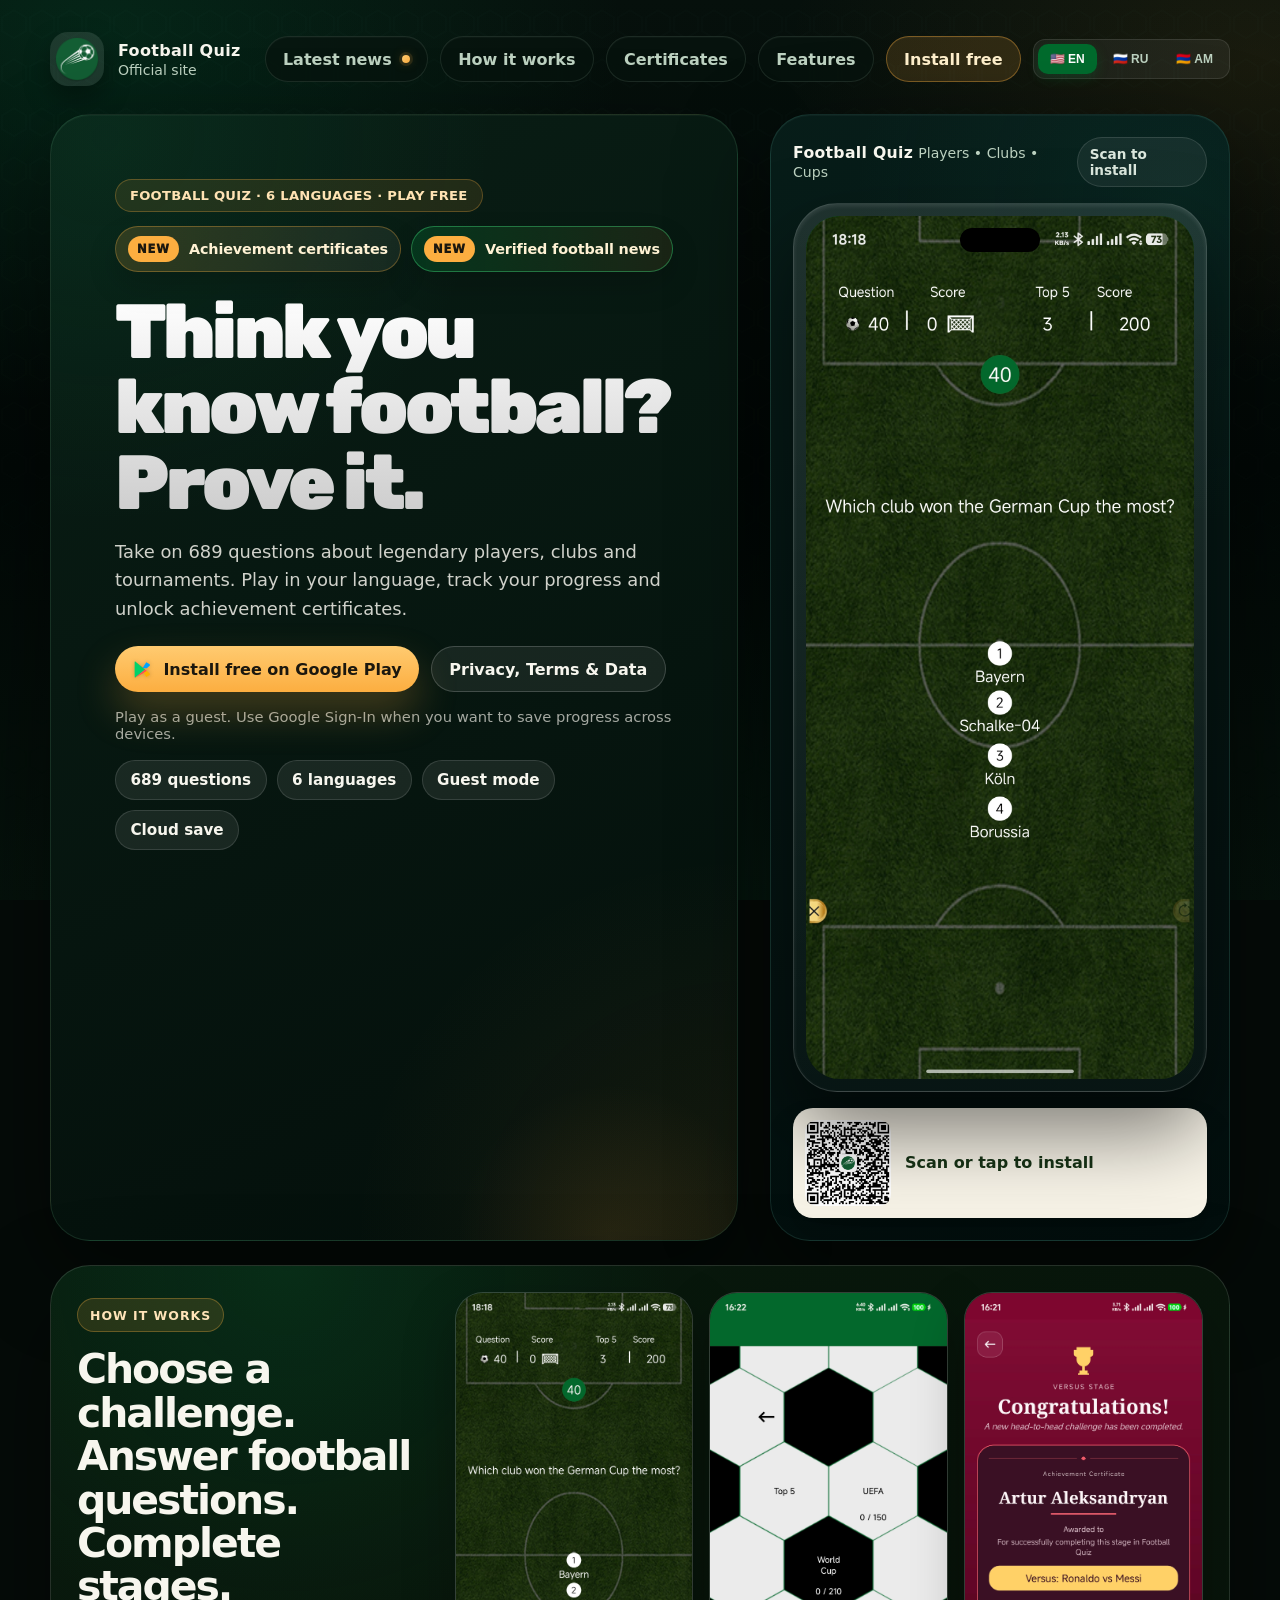
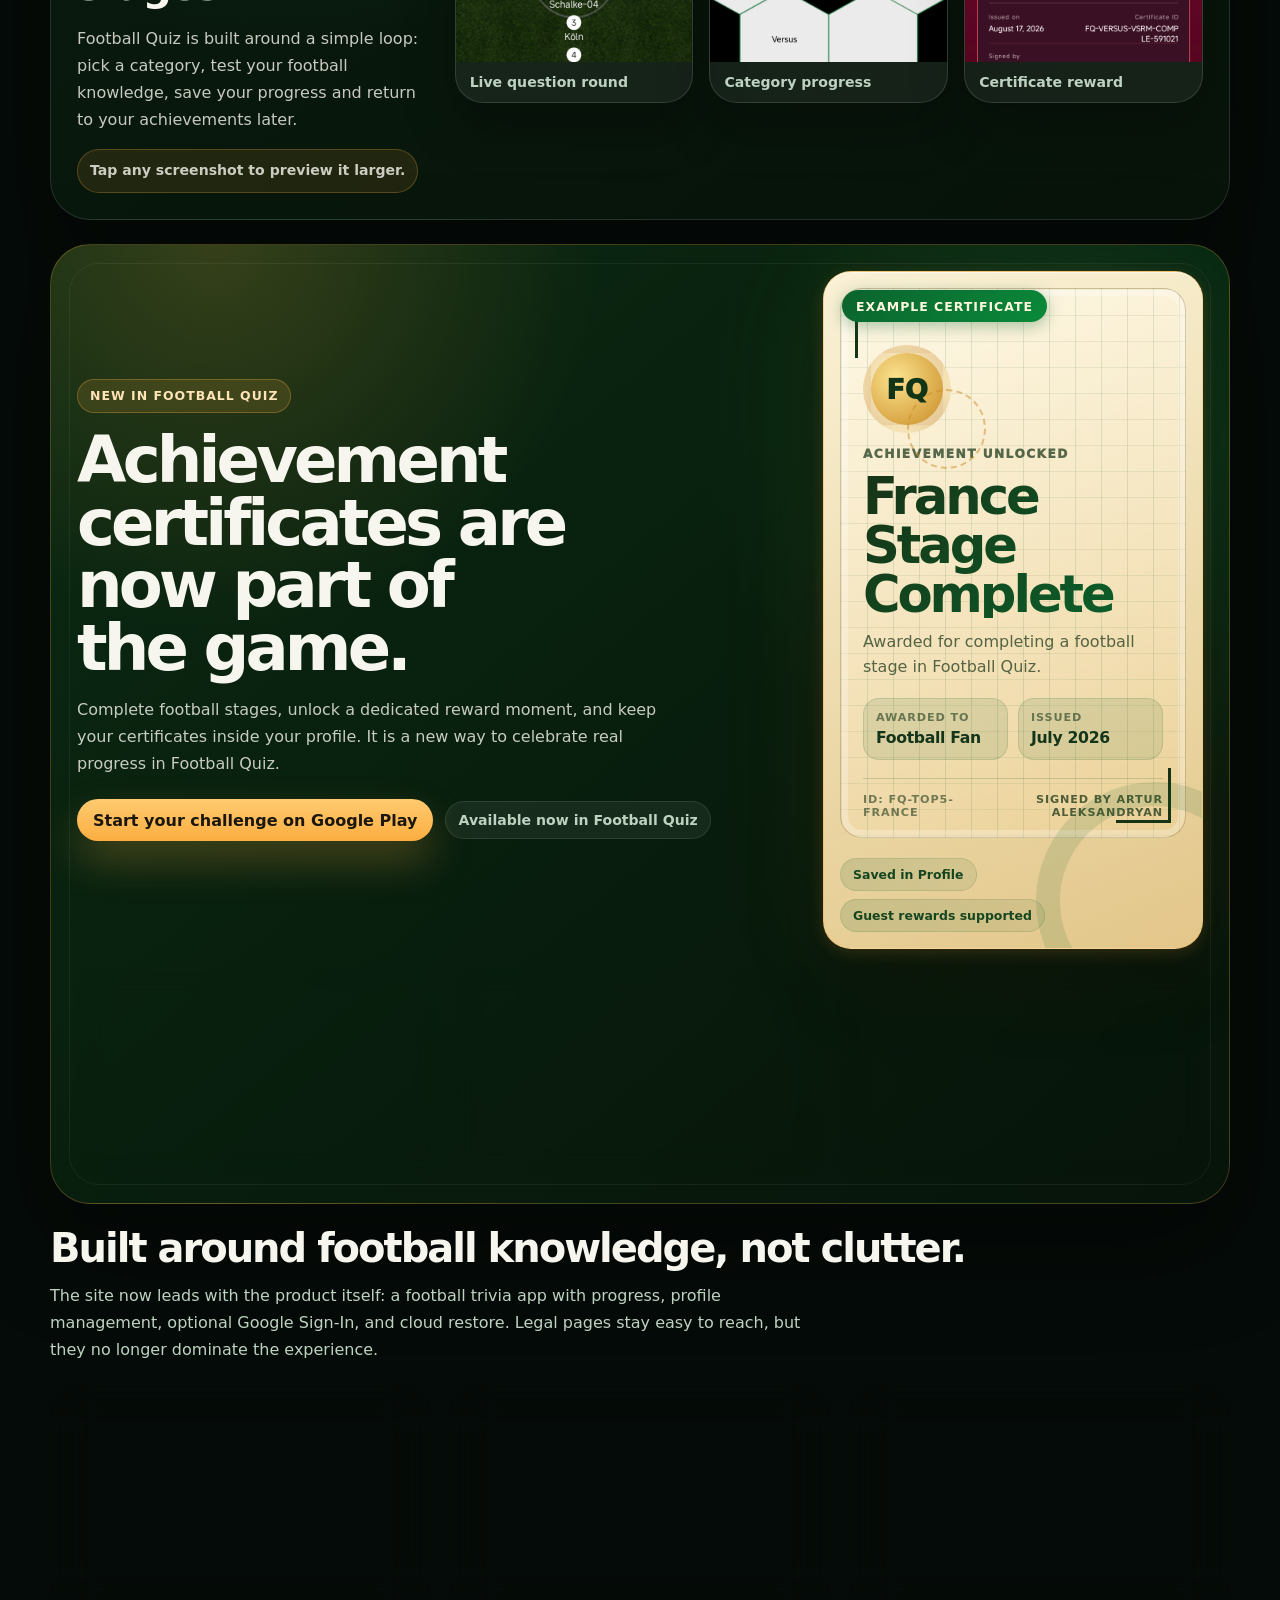
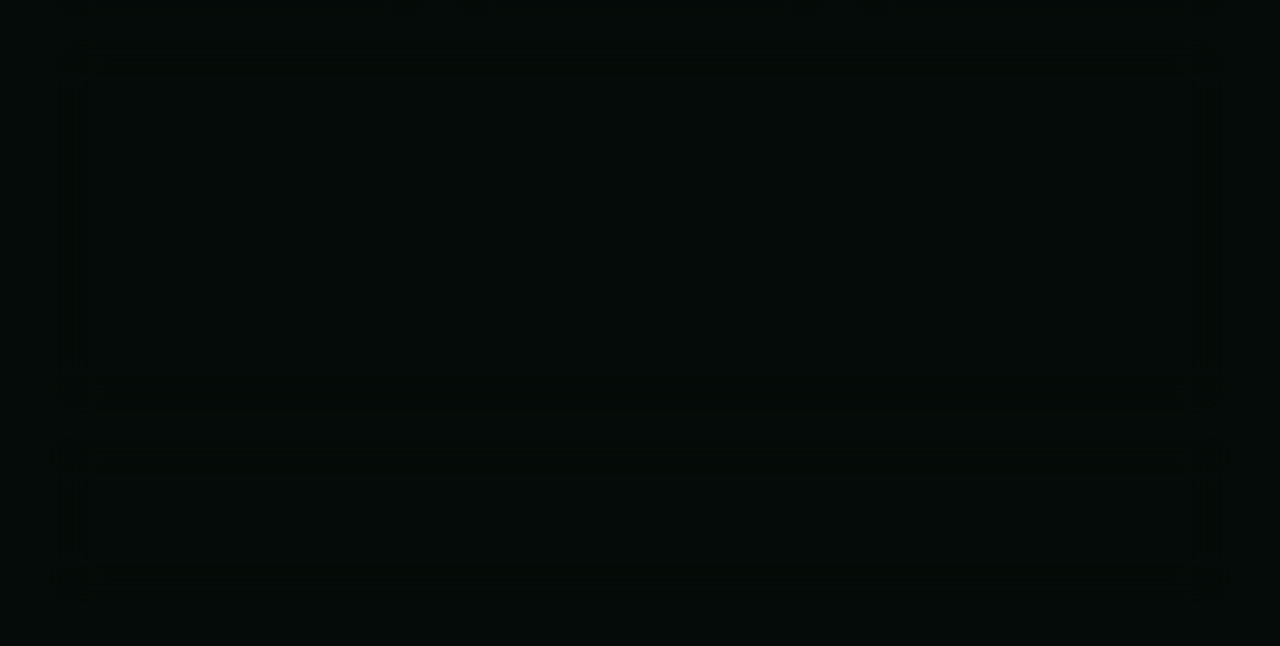
==== commit c73ae1d9: "Use evergreen latest News navigation copy" ====
--- a/index.html
+++ b/index.html
@@ -20,7 +20,7 @@
   <link rel="icon" type="image/png" sizes="192x192" href="football_quiz_icon.png">
   <link rel="shortcut icon" type="image/png" href="football_quiz_icon.png">
   <link rel="apple-touch-icon" href="football_quiz_icon.png">
-  <link rel="stylesheet" href="style.css?v=20261104-news-badge">
+  <link rel="stylesheet" href="style.css?v=20261104-latest-news-link">
   <!-- Firebase SDK -->
   <script type="module">
     import { initializeApp } from "https://www.gstatic.com/firebasejs/10.7.1/firebase-app.js";
@@ -58,7 +58,7 @@
       <nav class="top-actions" aria-label="Quick links">
         <a class="pill-link news-nav-link" href="/news/index.php?locale=en">
           <span data-i18n="nav_news">News</span>
-          <span class="news-nav-badge" data-i18n="nav_news_badge">New</span>
+          <span class="news-nav-badge" aria-hidden="true"></span>
         </a>
         <a class="pill-link" href="#how-it-works" data-i18n="nav_how">How it works</a>
         <a class="pill-link" href="#certificates" data-i18n="nav_certificates">Certificates</a>
--- a/style.css
+++ b/style.css
@@ -206,17 +206,14 @@
 .news-nav-badge {
   display: inline-flex;
   align-items: center;
-  min-height: 20px;
-  padding: 2px 7px;
+  width: 8px;
+  min-height: 8px;
+  padding: 0;
   border-radius: 999px;
   background: linear-gradient(135deg, var(--gold-2), var(--gold));
-  color: #132118;
-  box-shadow: 0 4px 12px rgba(252, 174, 64, 0.2);
-  font-size: 0.58rem;
-  font-weight: 900;
-  letter-spacing: 0.06em;
-  line-height: 1;
-  text-transform: uppercase;
+  box-shadow:
+    0 0 0 3px rgba(252, 174, 64, 0.12),
+    0 0 12px rgba(252, 174, 64, 0.28);
 }
 
 .news-nav-link:hover {
@@ -1774,18 +1771,6 @@
     font-size: 0.76rem;
   }
 
-  .top-actions .news-nav-badge {
-    width: 8px;
-    min-height: 8px;
-    padding: 0;
-    overflow: hidden;
-    color: transparent;
-    box-shadow:
-      0 0 0 3px rgba(252, 174, 64, 0.12),
-      0 0 12px rgba(252, 174, 64, 0.28);
-    font-size: 0;
-  }
-
   .lang-switcher {
     order: 3;
     flex: 0 0 auto;
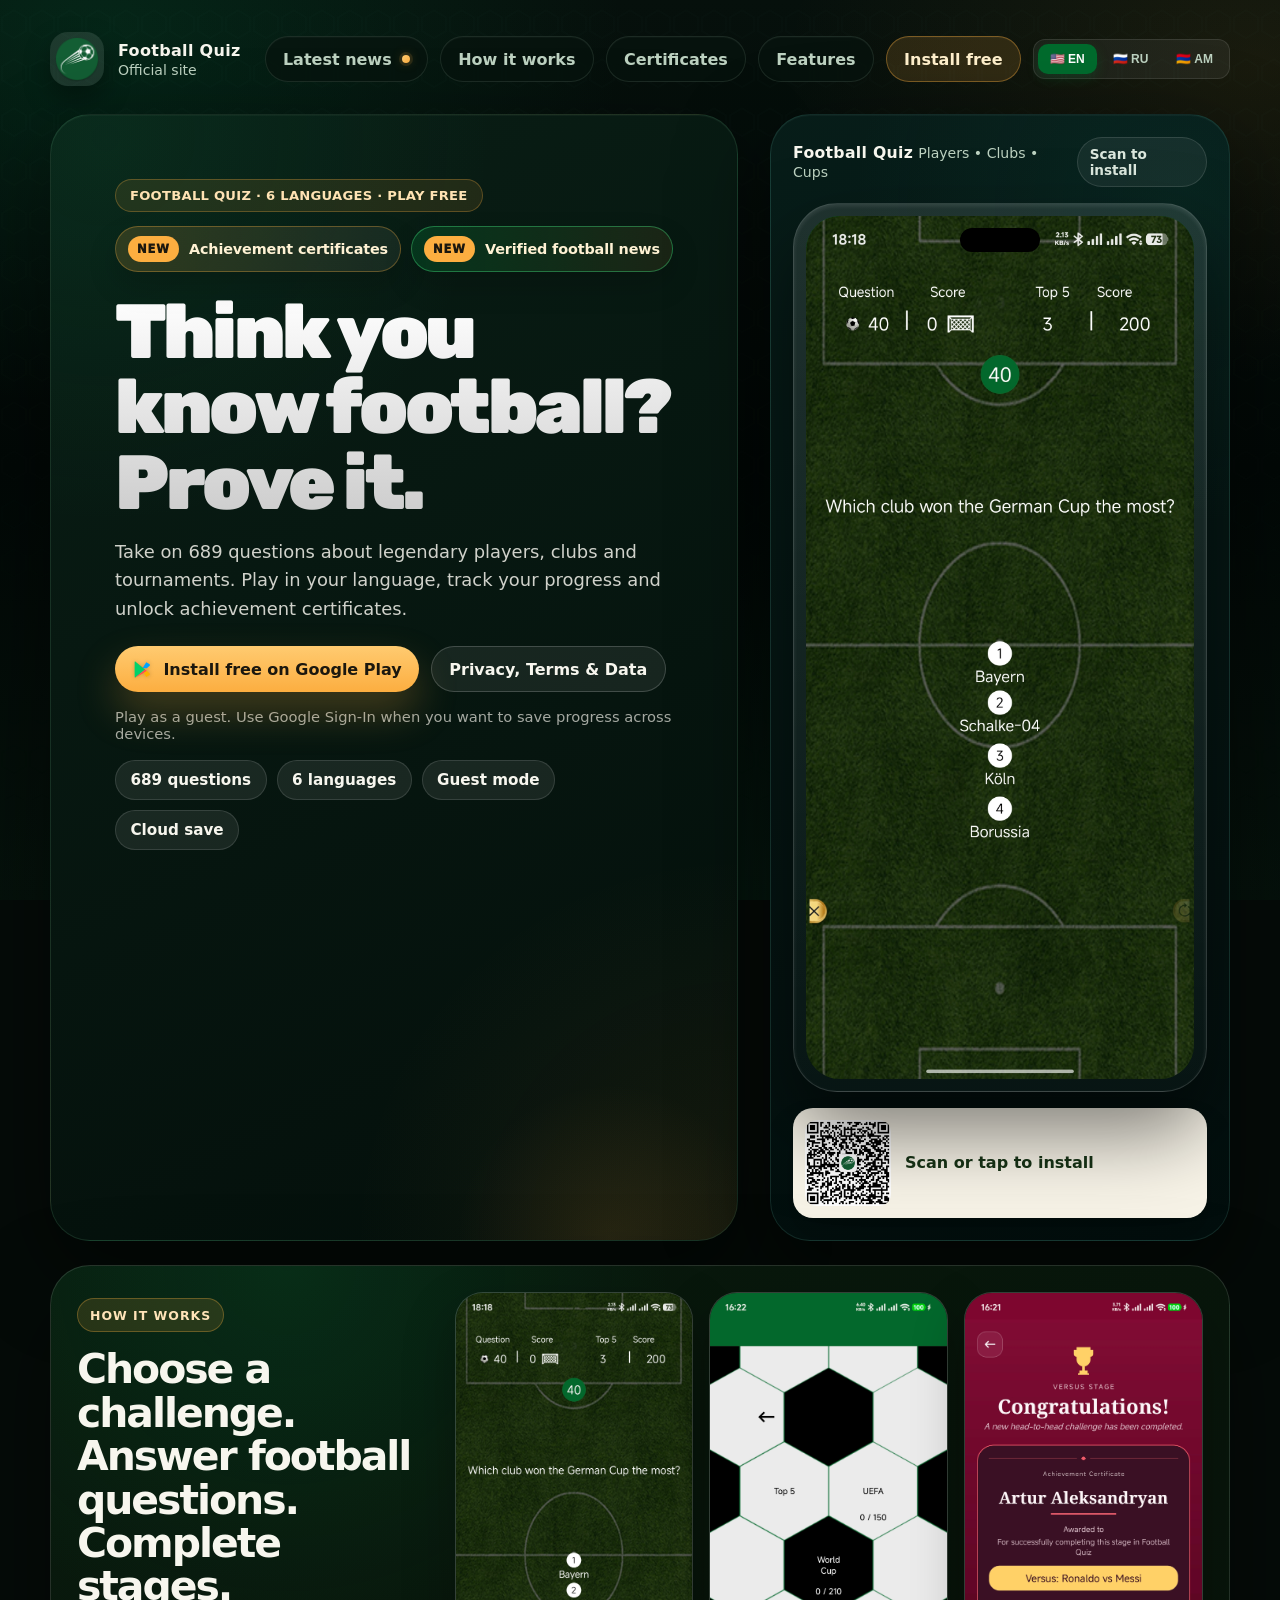
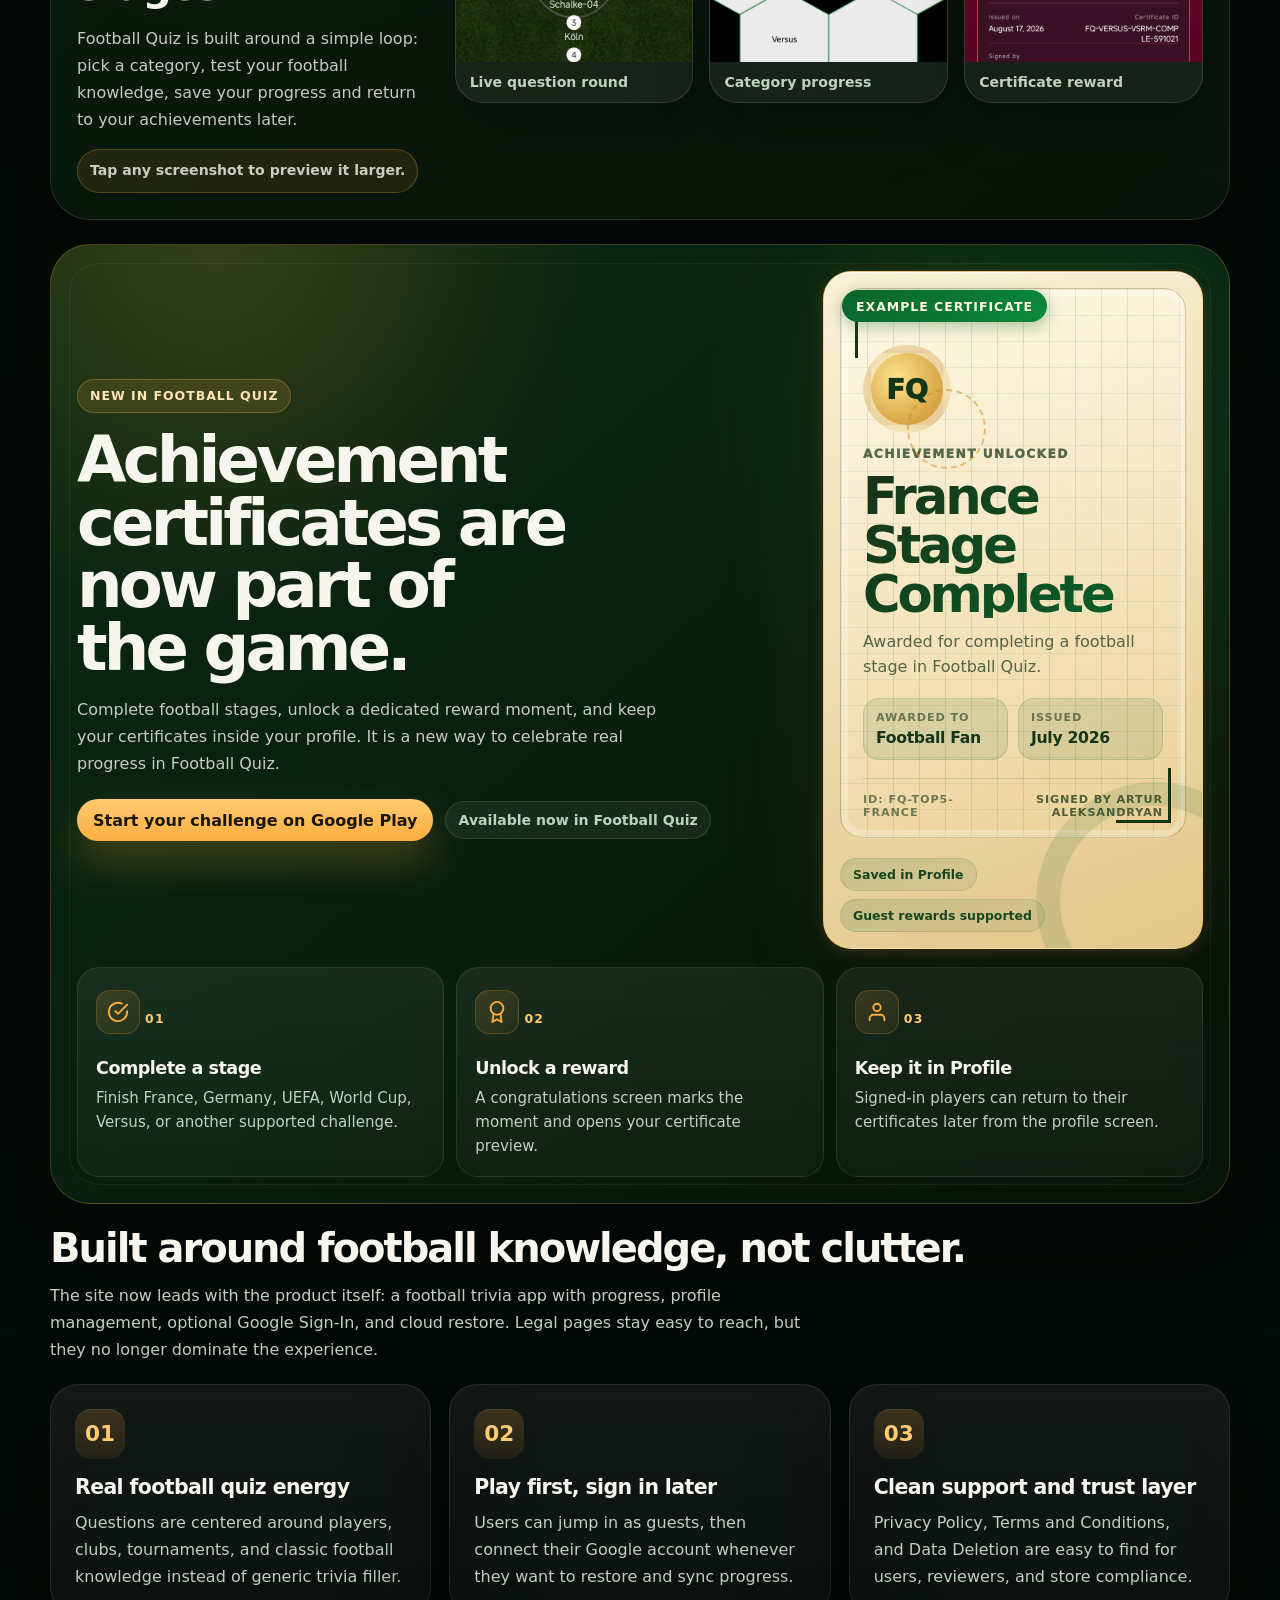
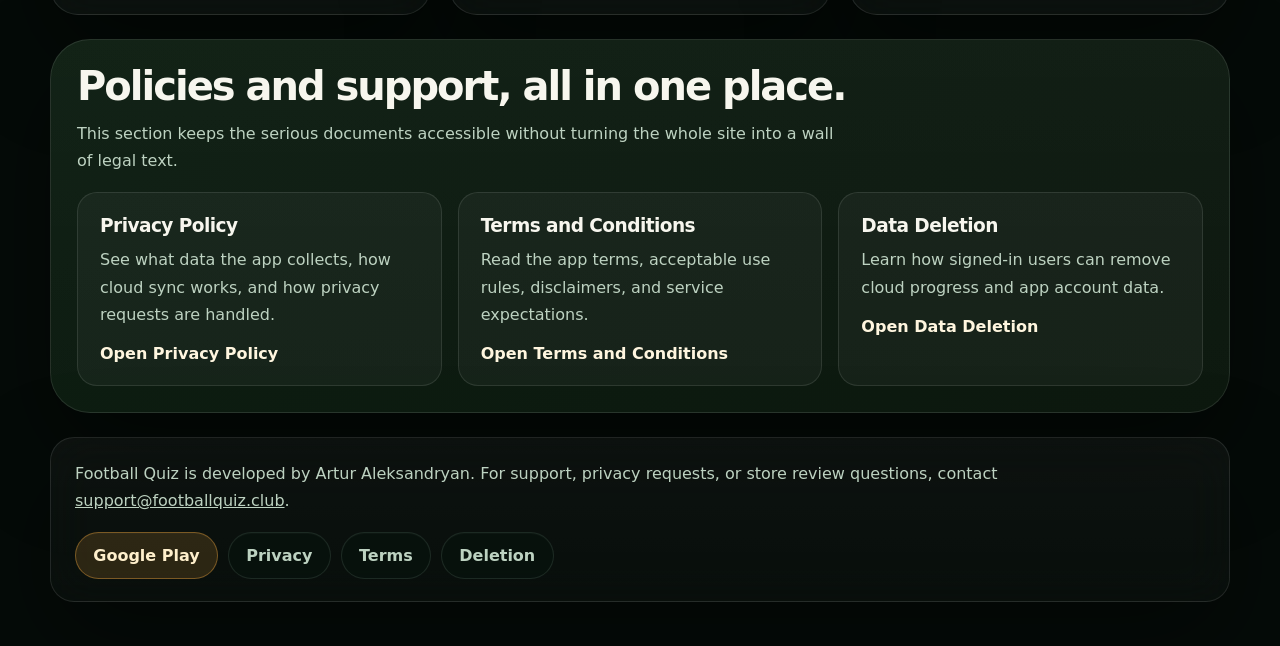
==== commit 028346ab: "Refresh homepage translation cache" ====
--- a/index.html
+++ b/index.html
@@ -333,7 +333,7 @@
     </div>
   </div>
 
-  <script src="translations.js?v=20261011-news"></script>
+  <script src="translations.js?v=20261104-latest-news-link"></script>
   <script src="main.js?v=20261011-news" defer></script>
   <script src="news-preview.js?v=20261011-news" defer></script>
 </body>
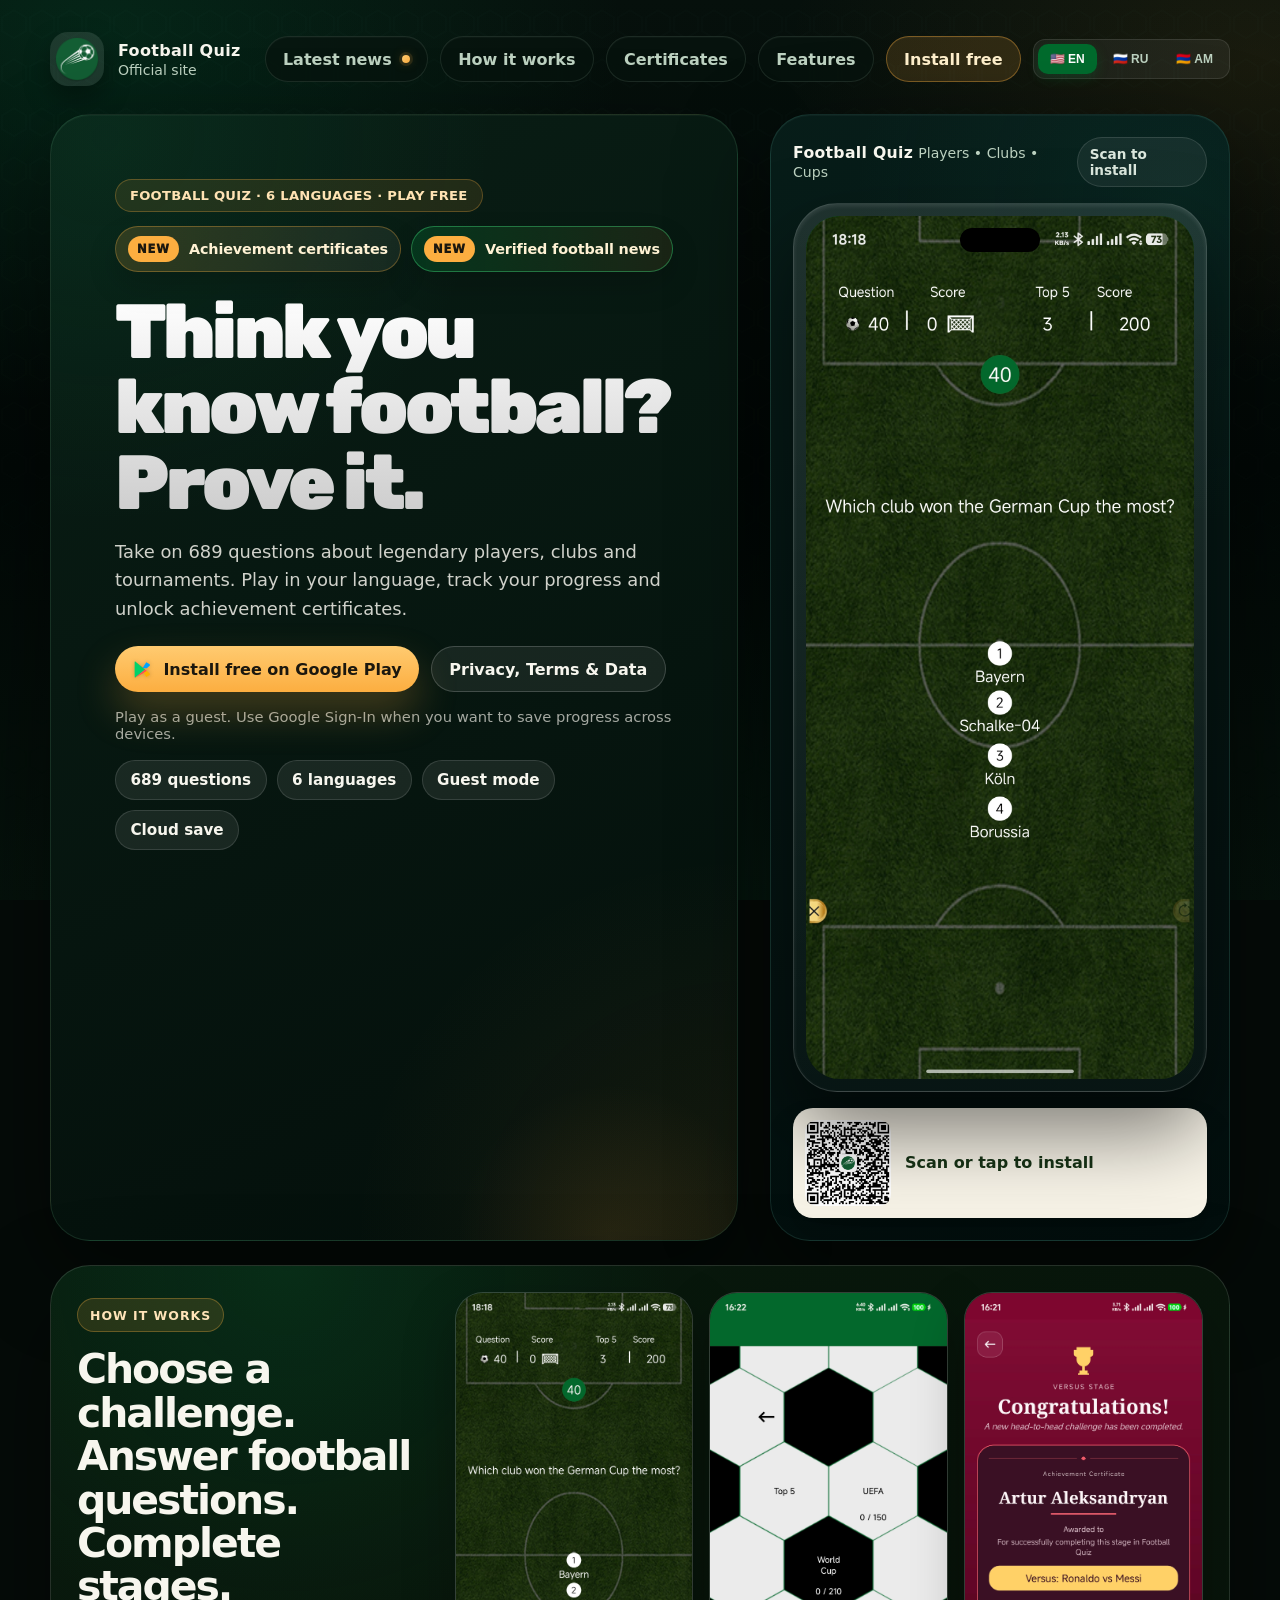
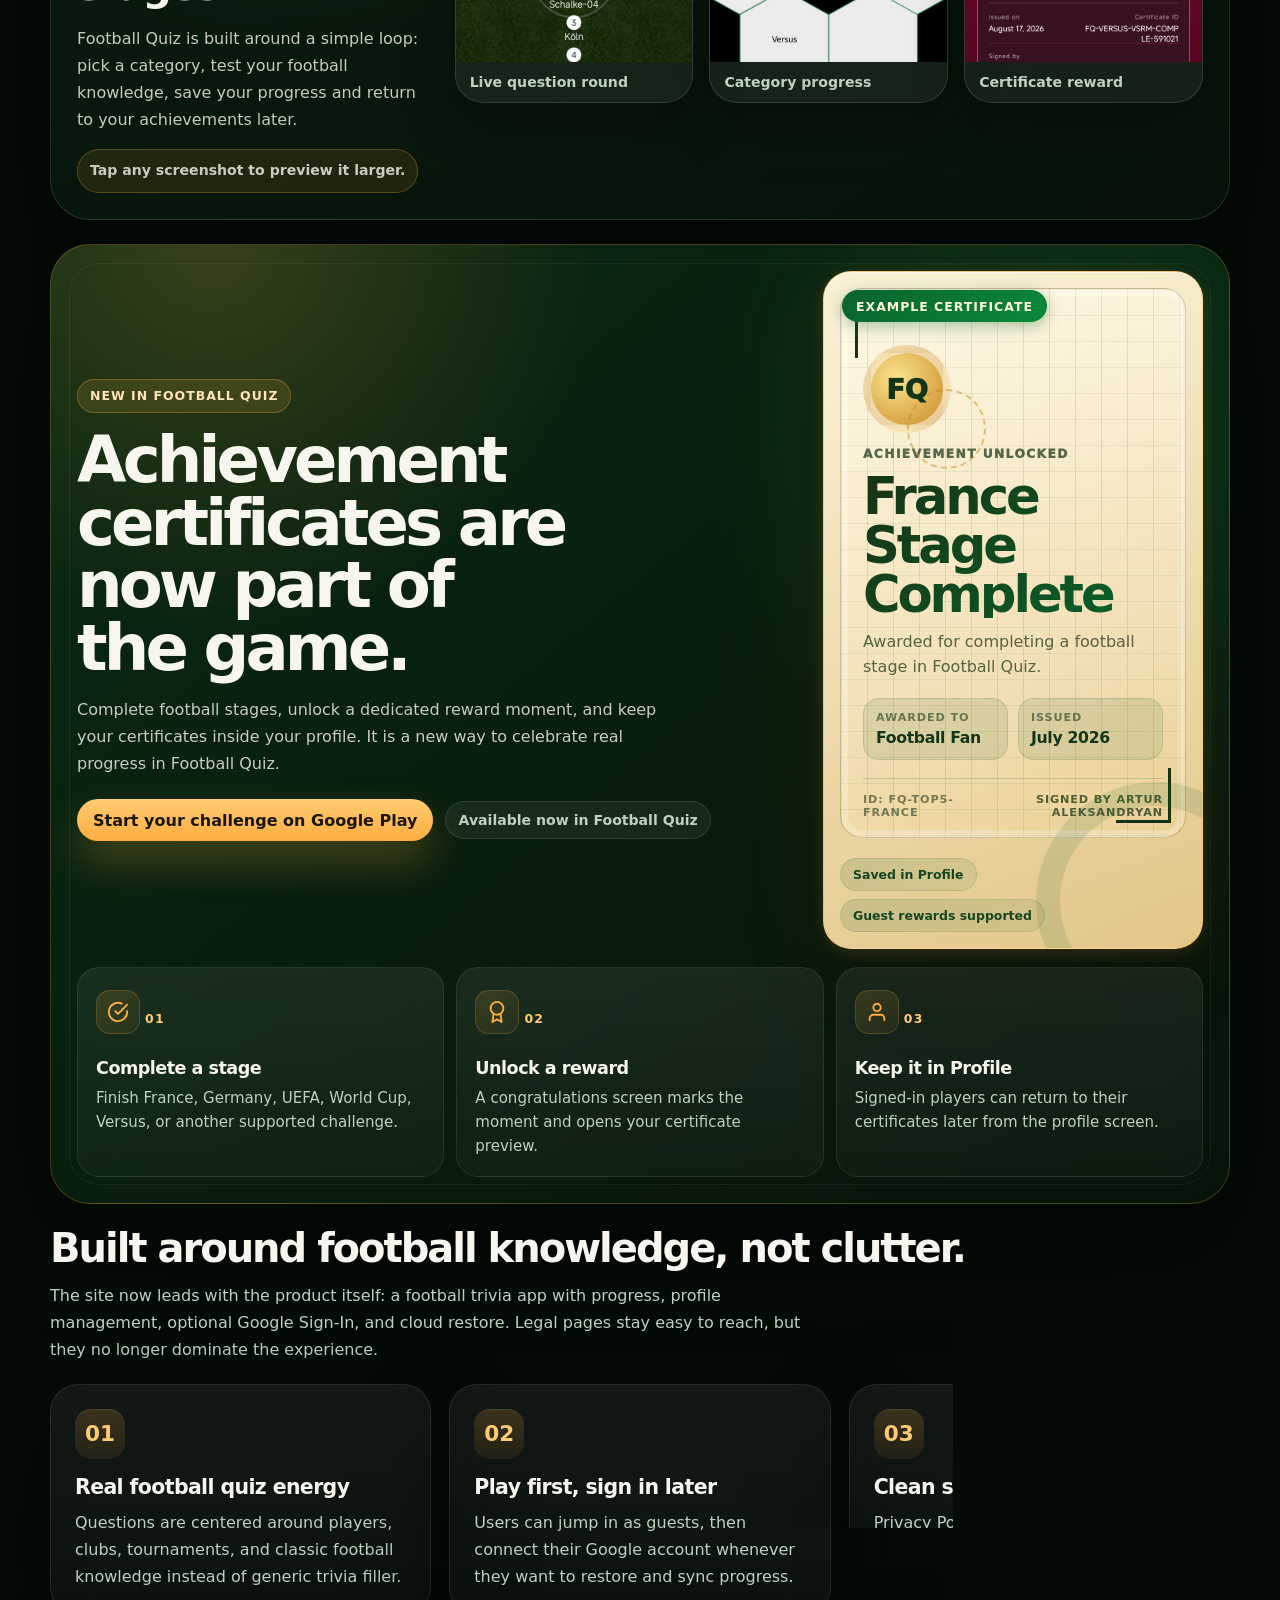
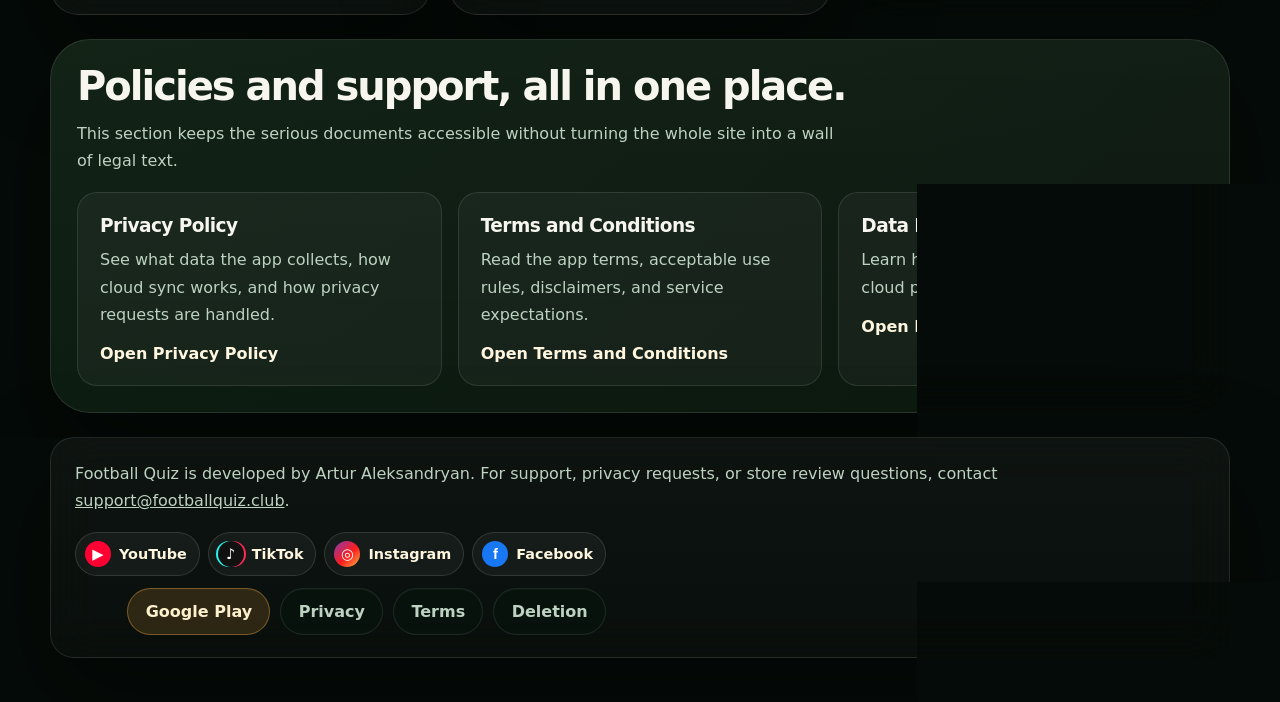
==== commit c0eb903f: "Add social links to public site" ====
--- a/index.html
+++ b/index.html
@@ -20,7 +20,7 @@
   <link rel="icon" type="image/png" sizes="192x192" href="football_quiz_icon.png">
   <link rel="shortcut icon" type="image/png" href="football_quiz_icon.png">
   <link rel="apple-touch-icon" href="football_quiz_icon.png">
-  <link rel="stylesheet" href="style.css?v=20261104-latest-news-link">
+  <link rel="stylesheet" href="style.css?v=20261106-social-links">
   <!-- Firebase SDK -->
   <script type="module">
     import { initializeApp } from "https://www.gstatic.com/firebasejs/10.7.1/firebase-app.js";
@@ -315,11 +315,19 @@
 
     <footer class="footer-card reveal">
       <p><span data-i18n="footer_text">Football Quiz is developed by Artur Aleksandryan. For support, privacy requests, or store review questions, contact</span> <a href="mailto:support@footballquiz.club">support@footballquiz.club</a>.</p>
-      <div class="footer-links">
-        <a class="pill-link install-link" href="https://play.google.com/store/apps/details?id=com.arthuralexandryan.footballquiz" data-cta-placement="footer" data-i18n="footer_link_gp">Google Play</a>
-        <a class="pill-link" href="privacy-policy.html" data-i18n="footer_link_privacy">Privacy</a>
-        <a class="pill-link" href="terms-and-conditions.html" data-i18n="footer_link_terms">Terms</a>
-        <a class="pill-link" href="data-deletion.html" data-i18n="footer_link_deletion">Deletion</a>
+      <div class="footer-actions">
+        <nav class="social-links" aria-label="Football Quiz social media">
+          <a class="social-link social-link--youtube" href="https://www.youtube.com/@FootballQuiz-Club" target="_blank" rel="noopener noreferrer" aria-label="Football Quiz on YouTube"><span class="social-link-icon" aria-hidden="true">▶</span><span>YouTube</span></a>
+          <a class="social-link social-link--tiktok" href="https://www.tiktok.com/@footballquiz11232" target="_blank" rel="noopener noreferrer" aria-label="Football Quiz on TikTok"><span class="social-link-icon" aria-hidden="true">♪</span><span>TikTok</span></a>
+          <a class="social-link social-link--instagram" href="https://www.instagram.com/footballquiz.club/" target="_blank" rel="noopener noreferrer" aria-label="Football Quiz on Instagram"><span class="social-link-icon" aria-hidden="true">◎</span><span>Instagram</span></a>
+          <a class="social-link social-link--facebook" href="https://www.facebook.com/footballquiz.club" target="_blank" rel="noopener noreferrer" aria-label="Football Quiz on Facebook"><span class="social-link-icon" aria-hidden="true">f</span><span>Facebook</span></a>
+        </nav>
+        <div class="footer-links">
+          <a class="pill-link install-link" href="https://play.google.com/store/apps/details?id=com.arthuralexandryan.footballquiz" data-cta-placement="footer" data-i18n="footer_link_gp">Google Play</a>
+          <a class="pill-link" href="privacy-policy.html" data-i18n="footer_link_privacy">Privacy</a>
+          <a class="pill-link" href="terms-and-conditions.html" data-i18n="footer_link_terms">Terms</a>
+          <a class="pill-link" href="data-deletion.html" data-i18n="footer_link_deletion">Deletion</a>
+        </div>
       </div>
     </footer>
   </div>
--- a/style.css
+++ b/style.css
@@ -1591,6 +1591,71 @@
   gap: 10px;
 }
 
+.footer-actions {
+  display: flex;
+  flex-direction: column;
+  align-items: flex-end;
+  gap: 12px;
+}
+
+.social-links {
+  display: flex;
+  flex-wrap: wrap;
+  justify-content: flex-end;
+  gap: 8px;
+}
+
+.social-link {
+  min-height: 42px;
+  padding: 8px 12px 8px 9px;
+  border: 1px solid rgba(255, 255, 255, 0.12);
+  border-radius: 999px;
+  background: rgba(255, 255, 255, 0.045);
+  color: #fff6df;
+  display: inline-flex;
+  align-items: center;
+  gap: 8px;
+  text-decoration: none;
+  font-size: 0.9rem;
+  font-weight: 800;
+  transition: transform 160ms ease, border-color 160ms ease, background 160ms ease;
+}
+
+.social-link:hover,
+.social-link:focus-visible {
+  transform: translateY(-2px);
+  border-color: rgba(252, 174, 64, 0.62);
+  background: rgba(252, 174, 64, 0.11);
+}
+
+.social-link-icon {
+  width: 26px;
+  height: 26px;
+  border-radius: 50%;
+  display: inline-grid;
+  place-items: center;
+  color: #fff;
+  font-size: 0.92rem;
+  font-weight: 900;
+  line-height: 1;
+}
+
+.social-link--youtube .social-link-icon { background: #ff0033; }
+.social-link--tiktok .social-link-icon { background: #111; box-shadow: -2px 0 #25f4ee, 2px 0 #fe2c55; }
+.social-link--instagram .social-link-icon { background: linear-gradient(135deg, #833ab4, #fd1d1d 55%, #fcb045); }
+.social-link--facebook .social-link-icon { background: #1877f2; font-family: Arial, sans-serif; }
+
+@media (max-width: 720px) {
+  .footer-actions {
+    width: 100%;
+    align-items: flex-start;
+  }
+
+  .social-links {
+    justify-content: flex-start;
+  }
+}
+
 .media-modal[hidden] {
   display: none;
 }
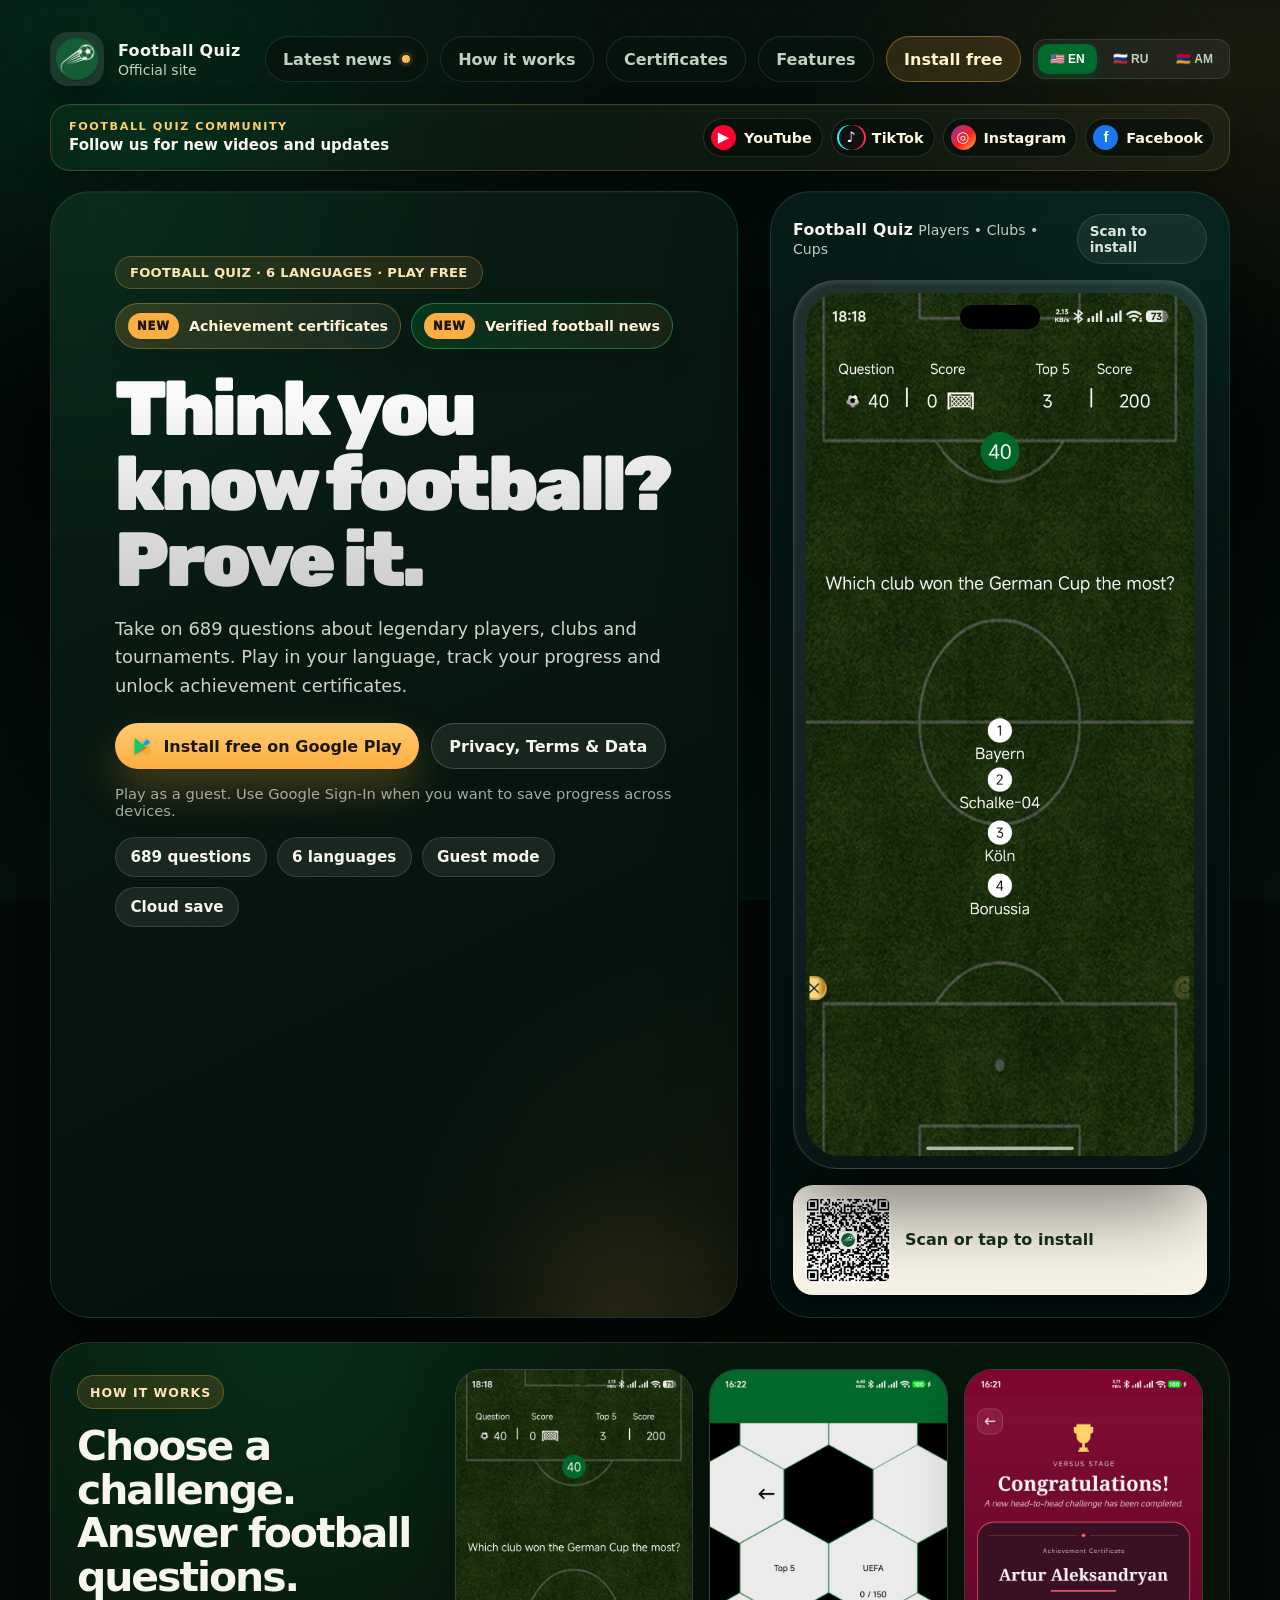
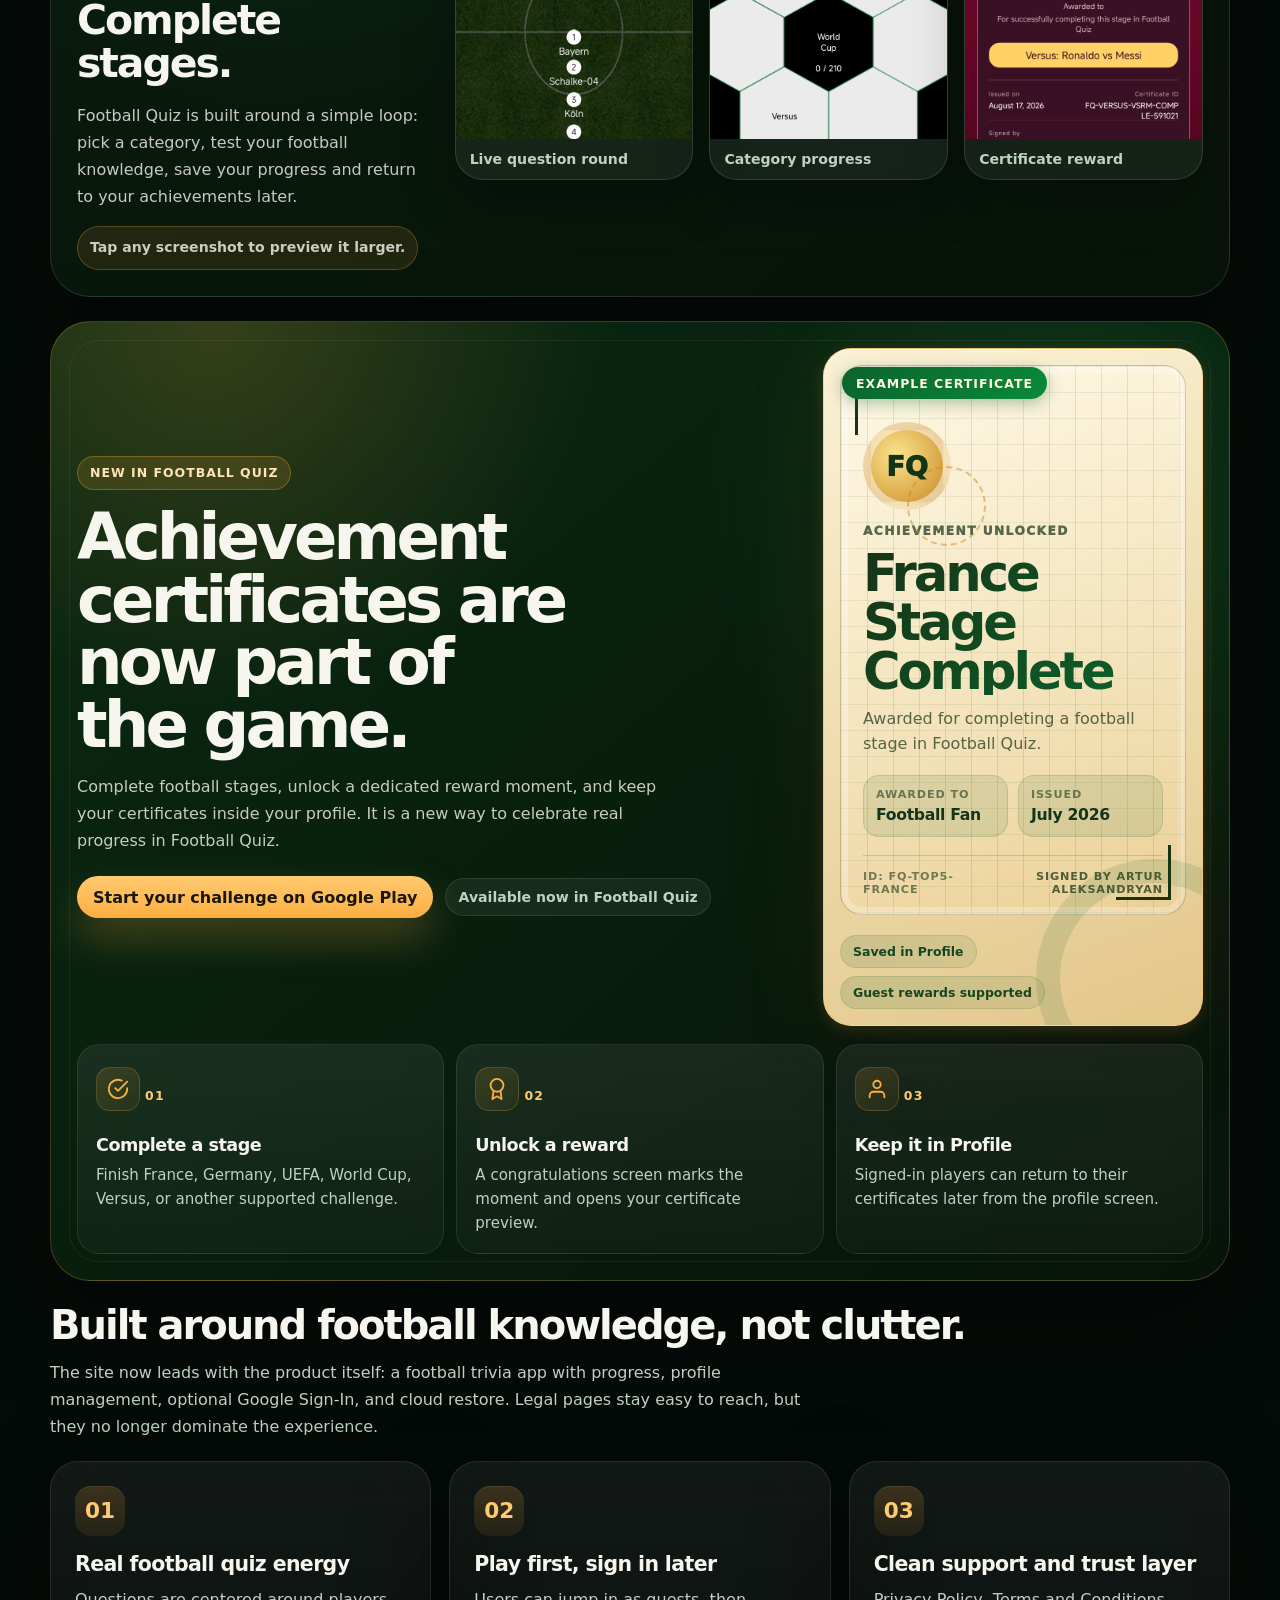
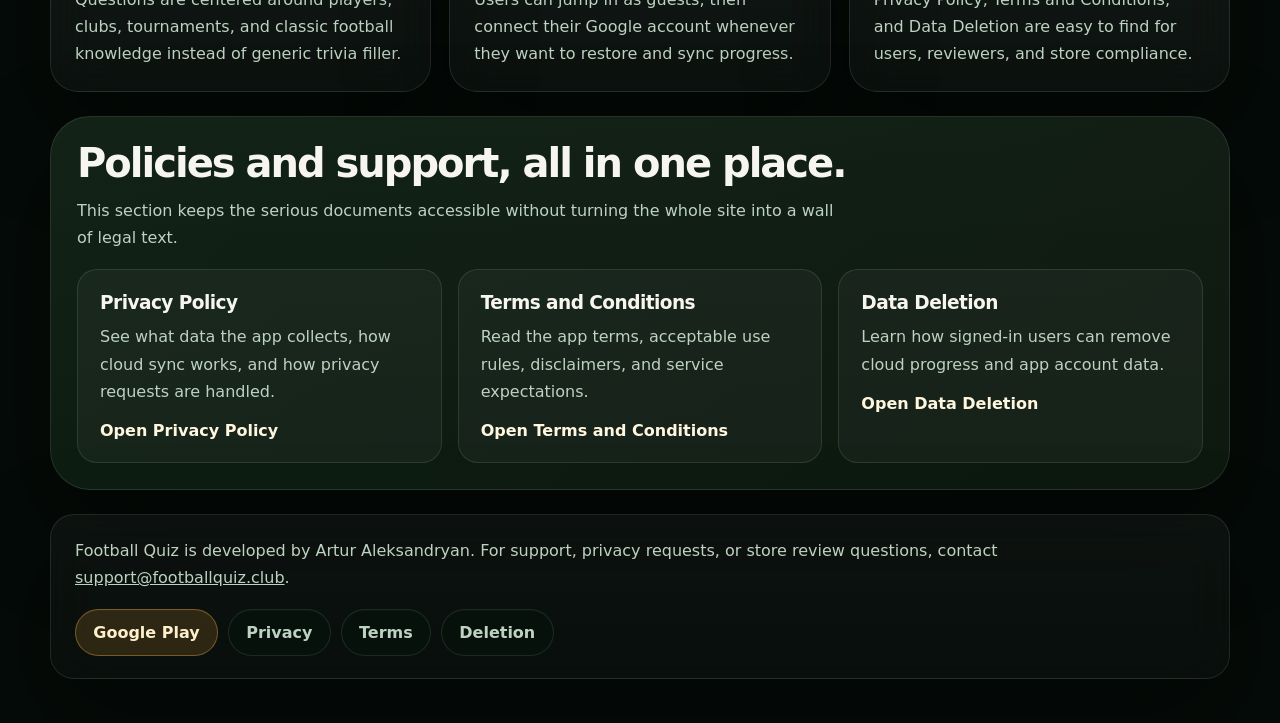
==== commit abd0606f: "Move social links into top spotlight" ====
--- a/index.html
+++ b/index.html
@@ -20,7 +20,7 @@
   <link rel="icon" type="image/png" sizes="192x192" href="football_quiz_icon.png">
   <link rel="shortcut icon" type="image/png" href="football_quiz_icon.png">
   <link rel="apple-touch-icon" href="football_quiz_icon.png">
-  <link rel="stylesheet" href="style.css?v=20261106-social-links">
+  <link rel="stylesheet" href="style.css?v=20261106-social-spotlight">
   <!-- Firebase SDK -->
   <script type="module">
     import { initializeApp } from "https://www.gstatic.com/firebasejs/10.7.1/firebase-app.js";
@@ -71,6 +71,19 @@
         </div>
       </nav>
     </header>
+
+    <aside class="social-spotlight" aria-label="Football Quiz social media">
+      <div class="social-spotlight-copy">
+        <span data-i18n="social_kicker">Football Quiz community</span>
+        <strong data-i18n="social_follow">Follow us for new videos and updates</strong>
+      </div>
+      <nav class="social-links social-links--spotlight" aria-label="Football Quiz social media">
+        <a class="social-link social-link--youtube" href="https://www.youtube.com/@FootballQuiz-Club" target="_blank" rel="noopener noreferrer" aria-label="Football Quiz on YouTube"><span class="social-link-icon" aria-hidden="true">▶</span><span>YouTube</span></a>
+        <a class="social-link social-link--tiktok" href="https://www.tiktok.com/@footballquiz11232" target="_blank" rel="noopener noreferrer" aria-label="Football Quiz on TikTok"><span class="social-link-icon" aria-hidden="true">♪</span><span>TikTok</span></a>
+        <a class="social-link social-link--instagram" href="https://www.instagram.com/footballquiz.club/" target="_blank" rel="noopener noreferrer" aria-label="Football Quiz on Instagram"><span class="social-link-icon" aria-hidden="true">◎</span><span>Instagram</span></a>
+        <a class="social-link social-link--facebook" href="https://www.facebook.com/footballquiz.club" target="_blank" rel="noopener noreferrer" aria-label="Football Quiz on Facebook"><span class="social-link-icon" aria-hidden="true">f</span><span>Facebook</span></a>
+      </nav>
+    </aside>
 
     <section class="hero reveal">
       <div class="hero-copy">
@@ -316,12 +329,6 @@
     <footer class="footer-card reveal">
       <p><span data-i18n="footer_text">Football Quiz is developed by Artur Aleksandryan. For support, privacy requests, or store review questions, contact</span> <a href="mailto:support@footballquiz.club">support@footballquiz.club</a>.</p>
       <div class="footer-actions">
-        <nav class="social-links" aria-label="Football Quiz social media">
-          <a class="social-link social-link--youtube" href="https://www.youtube.com/@FootballQuiz-Club" target="_blank" rel="noopener noreferrer" aria-label="Football Quiz on YouTube"><span class="social-link-icon" aria-hidden="true">▶</span><span>YouTube</span></a>
-          <a class="social-link social-link--tiktok" href="https://www.tiktok.com/@footballquiz11232" target="_blank" rel="noopener noreferrer" aria-label="Football Quiz on TikTok"><span class="social-link-icon" aria-hidden="true">♪</span><span>TikTok</span></a>
-          <a class="social-link social-link--instagram" href="https://www.instagram.com/footballquiz.club/" target="_blank" rel="noopener noreferrer" aria-label="Football Quiz on Instagram"><span class="social-link-icon" aria-hidden="true">◎</span><span>Instagram</span></a>
-          <a class="social-link social-link--facebook" href="https://www.facebook.com/footballquiz.club" target="_blank" rel="noopener noreferrer" aria-label="Football Quiz on Facebook"><span class="social-link-icon" aria-hidden="true">f</span><span>Facebook</span></a>
-        </nav>
         <div class="footer-links">
           <a class="pill-link install-link" href="https://play.google.com/store/apps/details?id=com.arthuralexandryan.footballquiz" data-cta-placement="footer" data-i18n="footer_link_gp">Google Play</a>
           <a class="pill-link" href="privacy-policy.html" data-i18n="footer_link_privacy">Privacy</a>
@@ -341,7 +348,7 @@
     </div>
   </div>
 
-  <script src="translations.js?v=20261104-latest-news-link"></script>
+  <script src="translations.js?v=20261106-social-spotlight"></script>
   <script src="main.js?v=20261011-news" defer></script>
   <script src="news-preview.js?v=20261011-news" defer></script>
 </body>
--- a/style.css
+++ b/style.css
@@ -1605,6 +1605,72 @@
   gap: 8px;
 }
 
+.social-spotlight {
+  position: relative;
+  overflow: hidden;
+  display: flex;
+  align-items: center;
+  justify-content: space-between;
+  gap: 20px;
+  margin: 0 0 20px;
+  padding: 13px 15px 13px 18px;
+  border: 1px solid rgba(252, 174, 64, 0.24);
+  border-radius: 20px;
+  background:
+    radial-gradient(circle at 8% 50%, rgba(0, 166, 90, 0.14), transparent 34%),
+    linear-gradient(105deg, rgba(8, 27, 18, 0.96), rgba(22, 27, 18, 0.88));
+  box-shadow: 0 14px 36px rgba(0, 0, 0, 0.2), inset 0 1px 0 rgba(255, 255, 255, 0.035);
+}
+
+.social-spotlight::after {
+  content: "";
+  position: absolute;
+  inset: 0 0 0 auto;
+  width: 34%;
+  pointer-events: none;
+  background: linear-gradient(110deg, transparent, rgba(252, 174, 64, 0.055));
+}
+
+.social-spotlight-copy {
+  position: relative;
+  z-index: 1;
+  display: flex;
+  flex-direction: column;
+  gap: 2px;
+  min-width: 0;
+}
+
+.social-spotlight-copy span {
+  color: var(--gold-2);
+  font-size: 0.7rem;
+  font-weight: 900;
+  letter-spacing: 0.14em;
+  text-transform: uppercase;
+}
+
+.social-spotlight-copy strong {
+  color: #f7f6ee;
+  font-size: 0.94rem;
+  line-height: 1.35;
+}
+
+.social-spotlight .social-links {
+  position: relative;
+  z-index: 1;
+  flex: 0 0 auto;
+}
+
+.social-spotlight .social-link {
+  min-height: 38px;
+  padding: 6px 10px 6px 7px;
+  background: rgba(3, 12, 8, 0.58);
+}
+
+.social-spotlight .social-link-icon {
+  width: 25px;
+  height: 25px;
+}
+
 .social-link {
   min-height: 42px;
   padding: 8px 12px 8px 9px;
@@ -1653,6 +1719,24 @@
 
   .social-links {
     justify-content: flex-start;
+  }
+
+  .social-spotlight {
+    align-items: flex-start;
+    flex-direction: column;
+    gap: 11px;
+    padding: 14px;
+  }
+
+  .social-spotlight .social-links {
+    display: grid;
+    grid-template-columns: repeat(2, minmax(0, 1fr));
+    width: 100%;
+  }
+
+  .social-spotlight .social-link {
+    justify-content: flex-start;
+    min-width: 0;
   }
 }
 
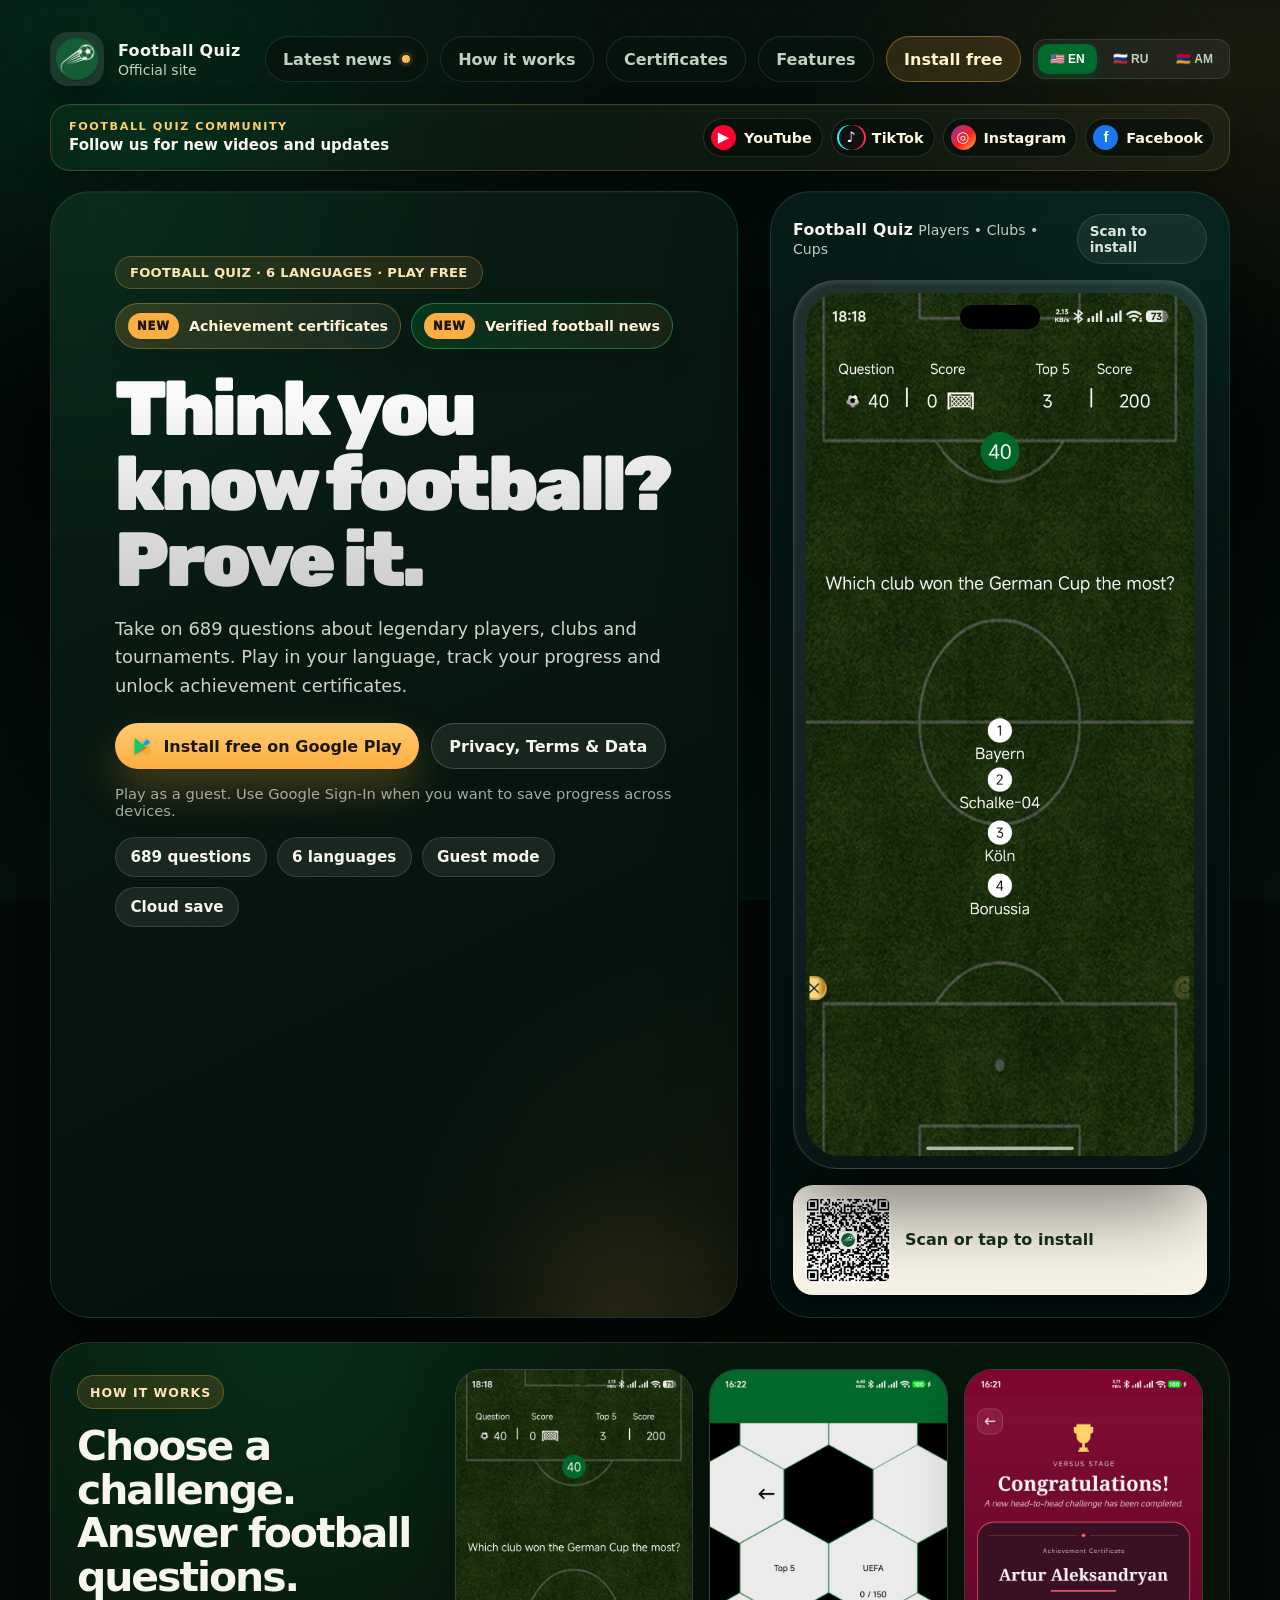
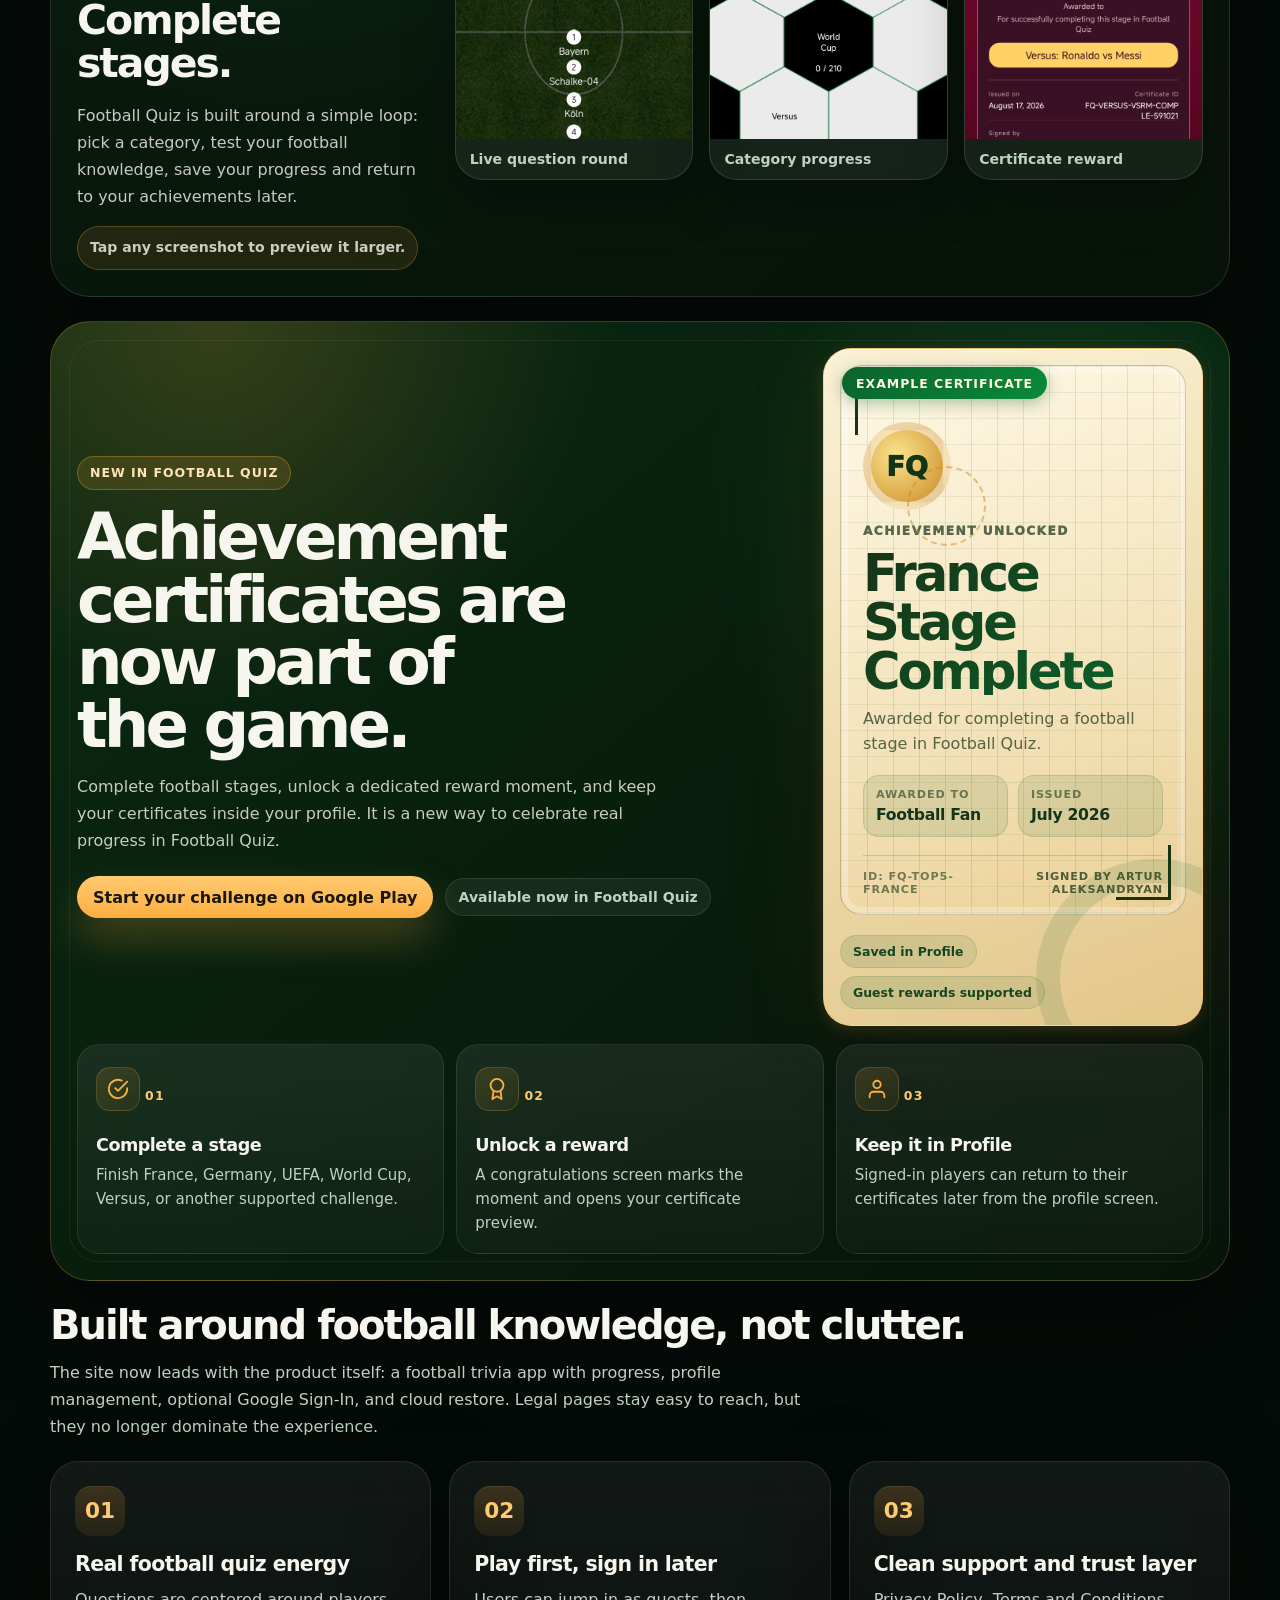
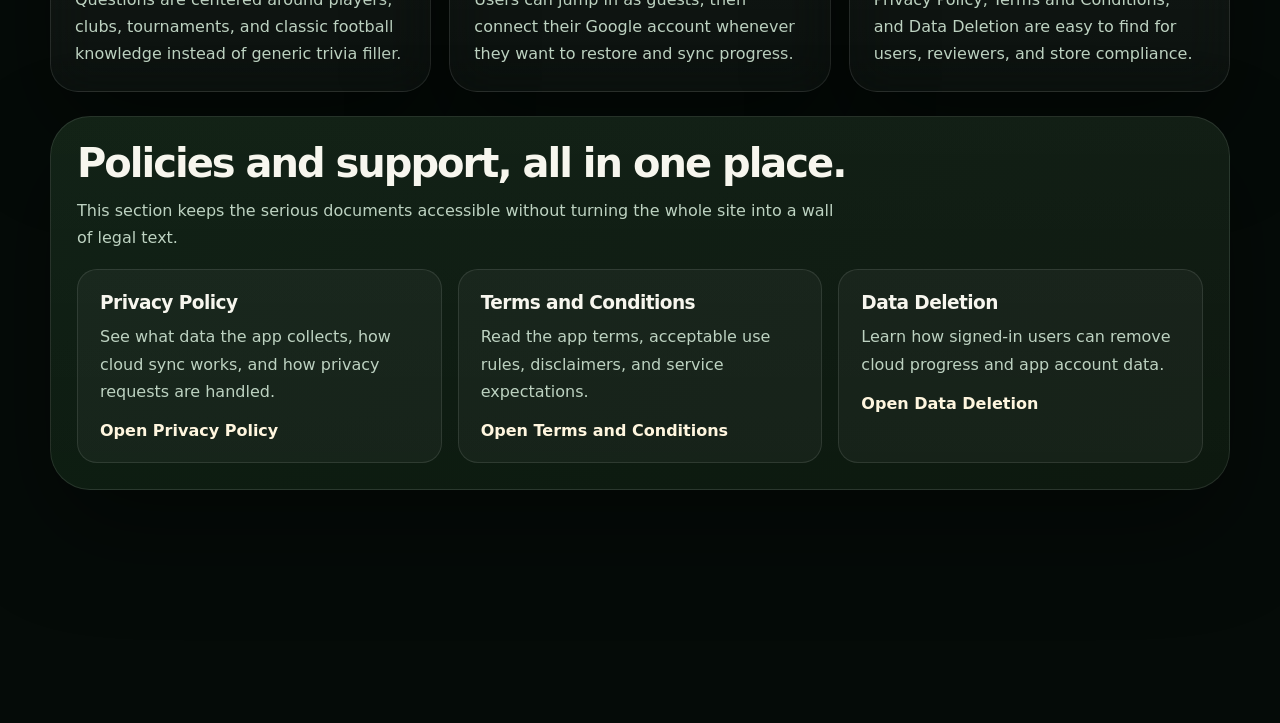
==== commit 6be450c6: "Add automatic branded news covers" ====
--- a/index.html
+++ b/index.html
@@ -20,7 +20,7 @@
   <link rel="icon" type="image/png" sizes="192x192" href="football_quiz_icon.png">
   <link rel="shortcut icon" type="image/png" href="football_quiz_icon.png">
   <link rel="apple-touch-icon" href="football_quiz_icon.png">
-  <link rel="stylesheet" href="style.css?v=20261106-social-spotlight">
+  <link rel="stylesheet" href="style.css?v=20261109-branded-covers">
   <!-- Firebase SDK -->
   <script type="module">
     import { initializeApp } from "https://www.gstatic.com/firebasejs/10.7.1/firebase-app.js";
@@ -350,6 +350,6 @@
 
   <script src="translations.js?v=20261106-social-spotlight"></script>
   <script src="main.js?v=20261011-news" defer></script>
-  <script src="news-preview.js?v=20261011-news" defer></script>
+  <script src="news-preview.js?v=20261109-branded-covers" defer></script>
 </body>
 </html>
--- a/style.css
+++ b/style.css
@@ -774,6 +774,7 @@
 }
 
 .latest-news-art {
+  position: relative;
   min-height: 116px;
   display: grid;
   place-items: center;
@@ -784,6 +785,22 @@
   font-size: 1.3rem;
   font-weight: 1000;
 }
+
+.latest-news-art--image { overflow: hidden; }
+.latest-news-art--image img { width: 100%; height: 116px; object-fit: cover; }
+.latest-news-art:not(.latest-news-art--image) { align-content: center; justify-items: start; gap: 2px; padding: 20px 24px; }
+.latest-news-art:not(.latest-news-art--image)::after { content: ""; position: absolute; inset: 0; background: linear-gradient(118deg, transparent 0 60%, rgba(255,255,255,.1) 60% 62%, transparent 62%), repeating-linear-gradient(90deg, transparent 0 38px, rgba(255,255,255,.045) 39px 40px); }
+.latest-news-art span,.latest-news-art strong { position: relative; z-index: 1; }
+.latest-news-art span { color: rgba(255,255,255,.76); font-size: .66rem; letter-spacing: .14em; text-transform: uppercase; }
+.latest-news-art strong { color: #fff7e5; font-size: clamp(2rem, 4vw, 3.2rem); line-height: .95; letter-spacing: -.06em; }
+.latest-news-art--category-uefa { background: radial-gradient(circle at 80% 18%, rgba(83,181,255,.42), transparent 25%), linear-gradient(135deg, #06132f, #123b82 52%, #070a23); }
+.latest-news-art--category-world-cup { background: radial-gradient(circle at 82% 18%, rgba(255,214,112,.42), transparent 24%), linear-gradient(135deg, #4c0719, #941537 52%, #1c0a20); }
+.latest-news-art--league-premier { background: linear-gradient(135deg, #25033f, #54157b 55%, #061929); }
+.latest-news-art--league-la-liga { background: linear-gradient(135deg, #6d0712, #c52a22 54%, #201031); }
+.latest-news-art--league-serie-a { background: linear-gradient(135deg, #061d55, #1261ae 54%, #07172c); }
+.latest-news-art--league-bundesliga { background: linear-gradient(135deg, #6c0710, #d71920 54%, #270207); }
+.latest-news-art--league-ligue-1 { background: linear-gradient(135deg, #071c35, #0a4c61 55%, #071720); }
+.latest-news-art--brand-news { background: radial-gradient(circle at 82% 18%, rgba(252,174,64,.36), transparent 24%), linear-gradient(135deg, #073817, #0d6b2d 55%, #05170b); }
 
 .latest-news-card-body {
   padding: 19px;
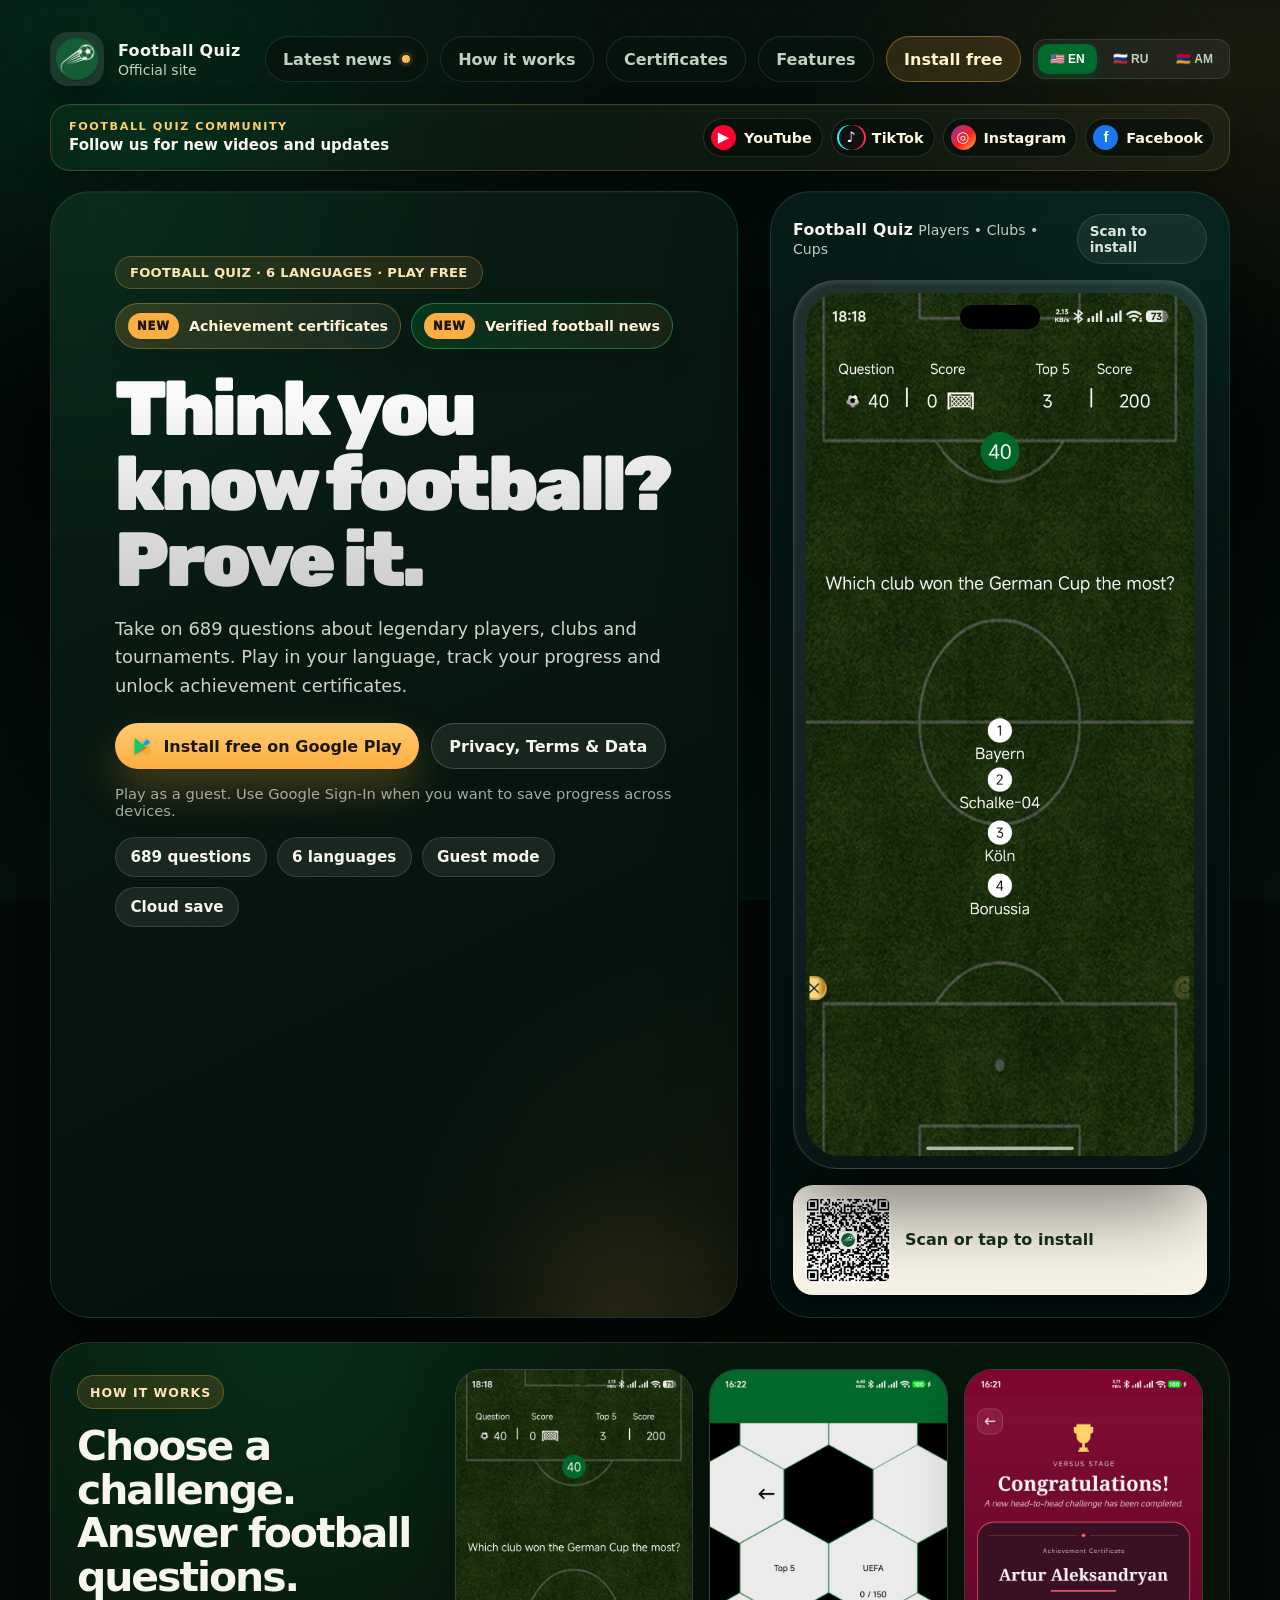
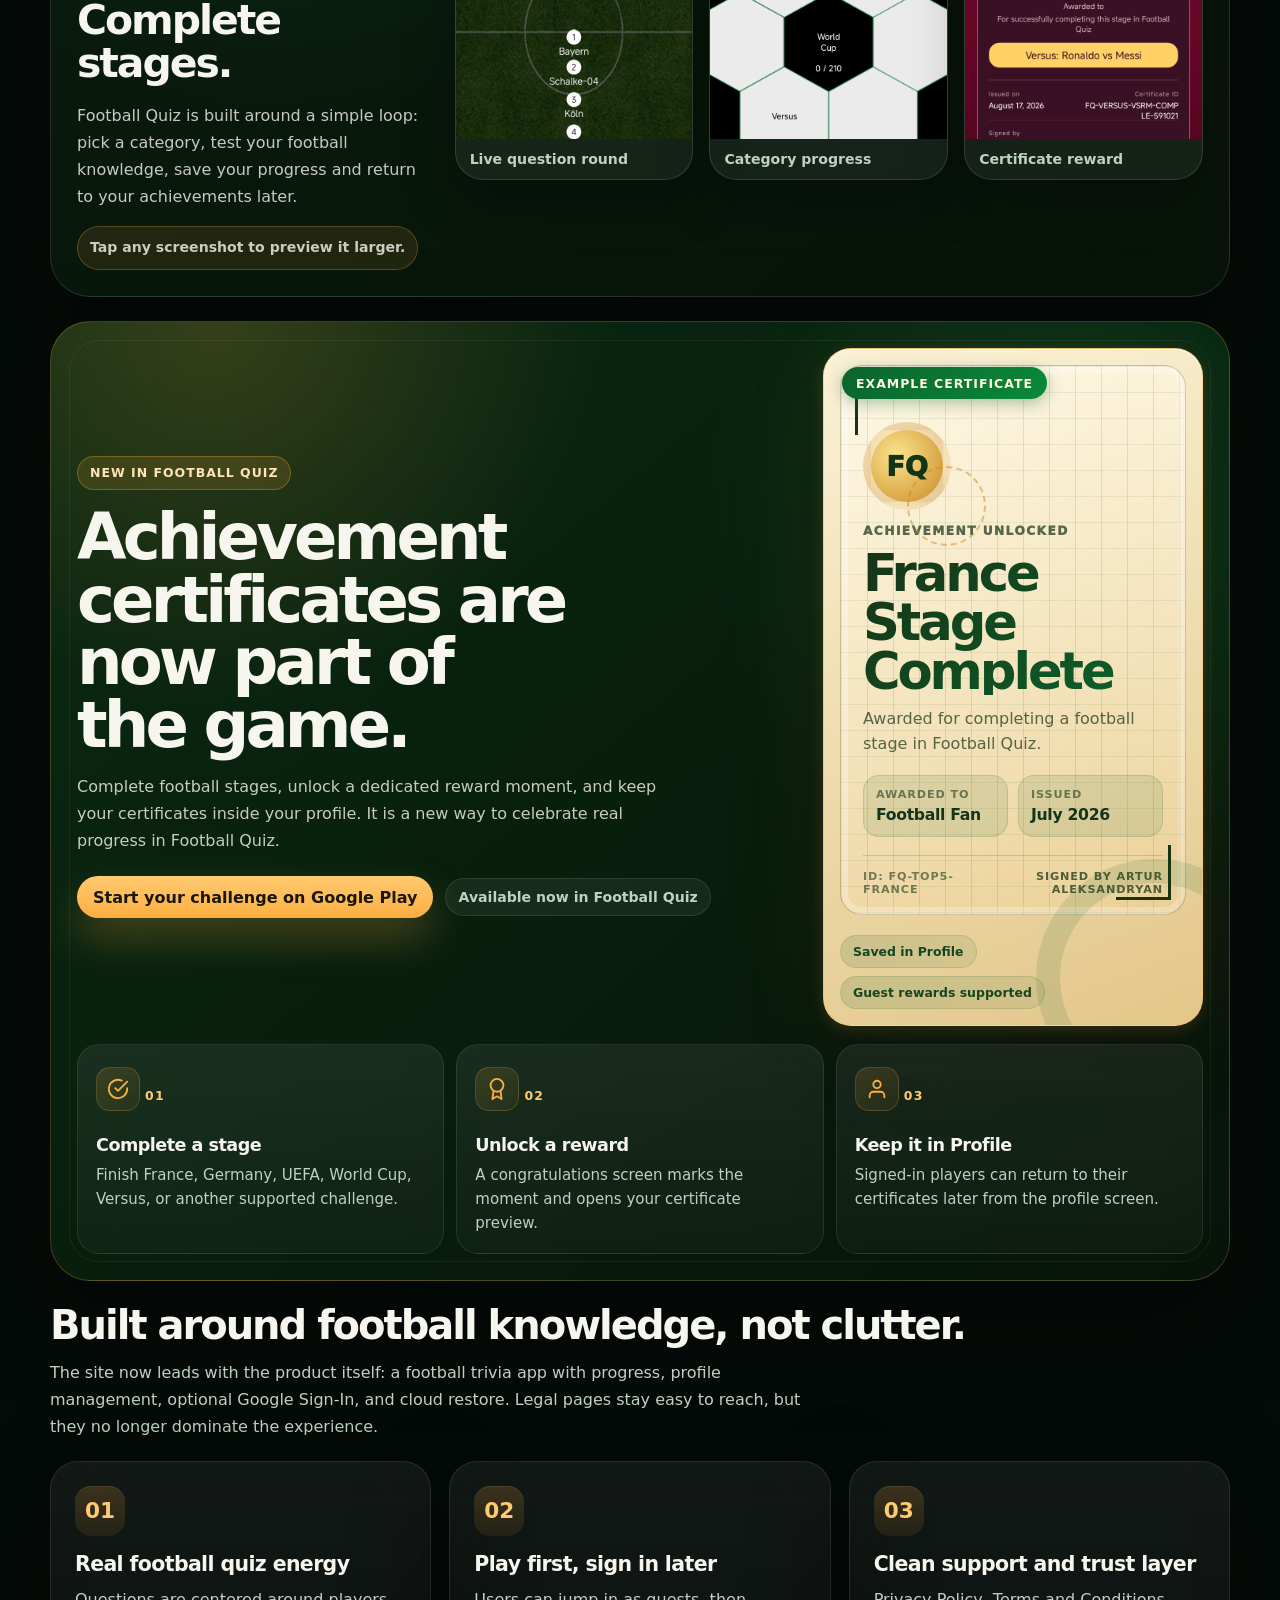
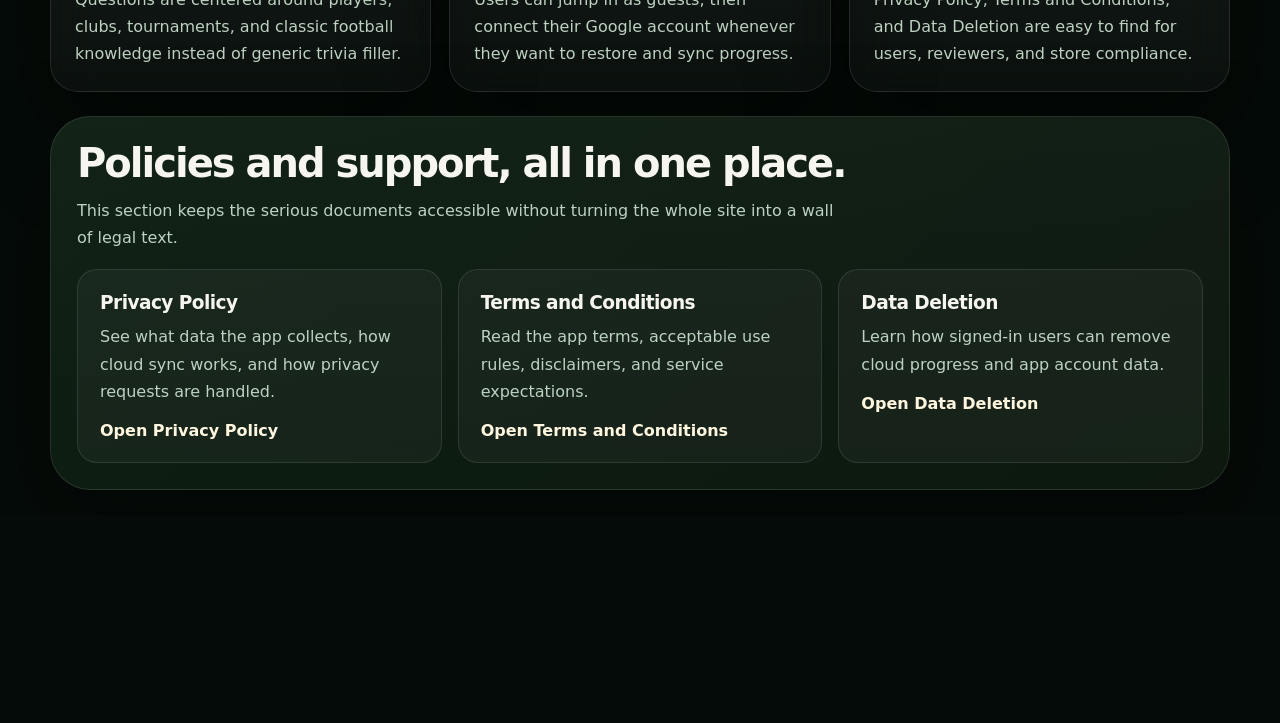
==== commit aabd8811: "Refresh UTM analytics assets" ====
--- a/index.html
+++ b/index.html
@@ -56,7 +56,7 @@
         </div>
       </a>
       <nav class="top-actions" aria-label="Quick links">
-        <a class="pill-link news-nav-link" href="/news/index.php?locale=en">
+        <a class="pill-link news-nav-link" href="/news/index.php?locale=en" data-news-placement="header">
           <span data-i18n="nav_news">News</span>
           <span class="news-nav-badge" aria-hidden="true"></span>
         </a>
@@ -78,10 +78,10 @@
         <strong data-i18n="social_follow">Follow us for new videos and updates</strong>
       </div>
       <nav class="social-links social-links--spotlight" aria-label="Football Quiz social media">
-        <a class="social-link social-link--youtube" href="https://www.youtube.com/@FootballQuiz-Club" target="_blank" rel="noopener noreferrer" aria-label="Football Quiz on YouTube"><span class="social-link-icon" aria-hidden="true">▶</span><span>YouTube</span></a>
-        <a class="social-link social-link--tiktok" href="https://www.tiktok.com/@footballquiz11232" target="_blank" rel="noopener noreferrer" aria-label="Football Quiz on TikTok"><span class="social-link-icon" aria-hidden="true">♪</span><span>TikTok</span></a>
-        <a class="social-link social-link--instagram" href="https://www.instagram.com/footballquiz.club/" target="_blank" rel="noopener noreferrer" aria-label="Football Quiz on Instagram"><span class="social-link-icon" aria-hidden="true">◎</span><span>Instagram</span></a>
-        <a class="social-link social-link--facebook" href="https://www.facebook.com/footballquiz.club" target="_blank" rel="noopener noreferrer" aria-label="Football Quiz on Facebook"><span class="social-link-icon" aria-hidden="true">f</span><span>Facebook</span></a>
+        <a class="social-link social-link--youtube" href="https://www.youtube.com/@FootballQuiz-Club" target="_blank" rel="noopener noreferrer" aria-label="Football Quiz on YouTube" data-social-target="youtube"><span class="social-link-icon" aria-hidden="true">▶</span><span>YouTube</span></a>
+        <a class="social-link social-link--tiktok" href="https://www.tiktok.com/@footballquiz11232" target="_blank" rel="noopener noreferrer" aria-label="Football Quiz on TikTok" data-social-target="tiktok"><span class="social-link-icon" aria-hidden="true">♪</span><span>TikTok</span></a>
+        <a class="social-link social-link--instagram" href="https://www.instagram.com/footballquiz.club/" target="_blank" rel="noopener noreferrer" aria-label="Football Quiz on Instagram" data-social-target="instagram"><span class="social-link-icon" aria-hidden="true">◎</span><span>Instagram</span></a>
+        <a class="social-link social-link--facebook" href="https://www.facebook.com/footballquiz.club" target="_blank" rel="noopener noreferrer" aria-label="Football Quiz on Facebook" data-social-target="facebook"><span class="social-link-icon" aria-hidden="true">f</span><span>Facebook</span></a>
       </nav>
     </aside>
 
@@ -93,7 +93,7 @@
             <span data-i18n="hero_update_label">New</span>
             <strong data-i18n="hero_update_text">Achievement certificates</strong>
           </a>
-          <a class="hero-update-badge hero-news-badge" href="/news/index.php?locale=en">
+          <a class="hero-update-badge hero-news-badge" href="/news/index.php?locale=en" data-news-placement="hero_badge">
             <span data-i18n="hero_news_label">New</span>
             <strong data-i18n="hero_news_text">Verified football news</strong>
           </a>
@@ -156,19 +156,19 @@
 
       <div class="proof-media">
         <figure class="proof-phone proof-phone-large">
-          <button class="preview-trigger" type="button" data-preview-src="assets/screenshots/football-quiz-question-screen.jpg" data-preview-alt="Question round in Football Quiz">
+          <button class="preview-trigger" type="button" data-preview-src="assets/screenshots/football-quiz-question-screen.jpg" data-preview-alt="Question round in Football Quiz" data-analytics-target="question">
             <img src="assets/screenshots/football-quiz-question-screen.jpg" alt="Question round in Football Quiz">
           </button>
           <figcaption data-i18n="proof_screen_question">Live question round</figcaption>
         </figure>
         <figure class="proof-phone">
-          <button class="preview-trigger" type="button" data-preview-src="assets/screenshots/football-quiz-category-screen.jpg" data-preview-alt="Category selection screen in Football Quiz">
+          <button class="preview-trigger" type="button" data-preview-src="assets/screenshots/football-quiz-category-screen.jpg" data-preview-alt="Category selection screen in Football Quiz" data-analytics-target="category">
             <img src="assets/screenshots/football-quiz-category-screen.jpg" alt="Category selection screen in Football Quiz">
           </button>
           <figcaption data-i18n="proof_screen_category">Category progress</figcaption>
         </figure>
         <figure class="proof-phone">
-          <button class="preview-trigger" type="button" data-preview-src="assets/screenshots/football-quiz-certificate-screen.jpg" data-preview-alt="Achievement certificate screen in Football Quiz">
+          <button class="preview-trigger" type="button" data-preview-src="assets/screenshots/football-quiz-certificate-screen.jpg" data-preview-alt="Achievement certificate screen in Football Quiz" data-analytics-target="certificate">
             <img src="assets/screenshots/football-quiz-certificate-screen.jpg" alt="Achievement certificate screen in Football Quiz">
           </button>
           <figcaption data-i18n="proof_screen_certificate">Certificate reward</figcaption>
@@ -183,7 +183,7 @@
           <h2 id="latest-news-title" data-i18n="latest_news_title">Latest football news</h2>
           <p data-i18n="latest_news_copy">Short, reviewed updates with visible sources.</p>
         </div>
-        <a class="button secondary latest-news-all" href="/news/index.php?locale=en" data-i18n="latest_news_all">All news</a>
+        <a class="button secondary latest-news-all" href="/news/index.php?locale=en" data-i18n="latest_news_all" data-news-placement="latest_news">All news</a>
       </div>
       <div class="latest-news-grid" id="latest-news-grid" aria-live="polite"></div>
     </section>
@@ -309,19 +309,19 @@
         <article class="doc-card">
           <h3 data-i18n="doc_1_h">Privacy Policy</h3>
           <p data-i18n="doc_1_p">See what data the app collects, how cloud sync works, and how privacy requests are handled.</p>
-          <a href="privacy-policy.html" data-i18n="doc_1_link">Open Privacy Policy</a>
+          <a href="privacy-policy.html" data-i18n="doc_1_link" data-legal-target="privacy">Open Privacy Policy</a>
         </article>
 
         <article class="doc-card">
           <h3 data-i18n="doc_2_h">Terms and Conditions</h3>
           <p data-i18n="doc_2_p">Read the app terms, acceptable use rules, disclaimers, and service expectations.</p>
-          <a href="terms-and-conditions.html" data-i18n="doc_2_link">Open Terms and Conditions</a>
+          <a href="terms-and-conditions.html" data-i18n="doc_2_link" data-legal-target="terms">Open Terms and Conditions</a>
         </article>
 
         <article class="doc-card">
           <h3 data-i18n="doc_3_h">Data Deletion</h3>
           <p data-i18n="doc_3_p">Learn how signed-in users can remove cloud progress and app account data.</p>
-          <a href="data-deletion.html" data-i18n="doc_3_link">Open Data Deletion</a>
+          <a href="data-deletion.html" data-i18n="doc_3_link" data-legal-target="data-deletion">Open Data Deletion</a>
         </article>
       </div>
     </section>
@@ -331,9 +331,9 @@
       <div class="footer-actions">
         <div class="footer-links">
           <a class="pill-link install-link" href="https://play.google.com/store/apps/details?id=com.arthuralexandryan.footballquiz" data-cta-placement="footer" data-i18n="footer_link_gp">Google Play</a>
-          <a class="pill-link" href="privacy-policy.html" data-i18n="footer_link_privacy">Privacy</a>
-          <a class="pill-link" href="terms-and-conditions.html" data-i18n="footer_link_terms">Terms</a>
-          <a class="pill-link" href="data-deletion.html" data-i18n="footer_link_deletion">Deletion</a>
+          <a class="pill-link" href="privacy-policy.html" data-i18n="footer_link_privacy" data-legal-target="privacy">Privacy</a>
+          <a class="pill-link" href="terms-and-conditions.html" data-i18n="footer_link_terms" data-legal-target="terms">Terms</a>
+          <a class="pill-link" href="data-deletion.html" data-i18n="footer_link_deletion" data-legal-target="data-deletion">Deletion</a>
         </div>
       </div>
     </footer>
@@ -349,7 +349,8 @@
   </div>
 
   <script src="translations.js?v=20261106-social-spotlight"></script>
-  <script src="main.js?v=20261011-news" defer></script>
+  <script src="site-analytics.js?v=20261117-utm" defer></script>
+  <script src="main.js?v=20261117-utm" defer></script>
   <script src="news-preview.js?v=20261109-branded-covers" defer></script>
 </body>
 </html>
--- a/style.css
+++ b/style.css
@@ -2045,6 +2045,19 @@
     width: 132px;
   }
 
+  .qr-install-card {
+    width: 100%;
+    grid-template-columns: 84px minmax(0, 1fr);
+    gap: 16px;
+    padding: 12px;
+  }
+
+  .qr-install-card span {
+    min-width: 0;
+    font-size: 0.95rem;
+    text-align: left;
+  }
+
   .proof-media {
     grid-template-columns: 1fr;
   }
